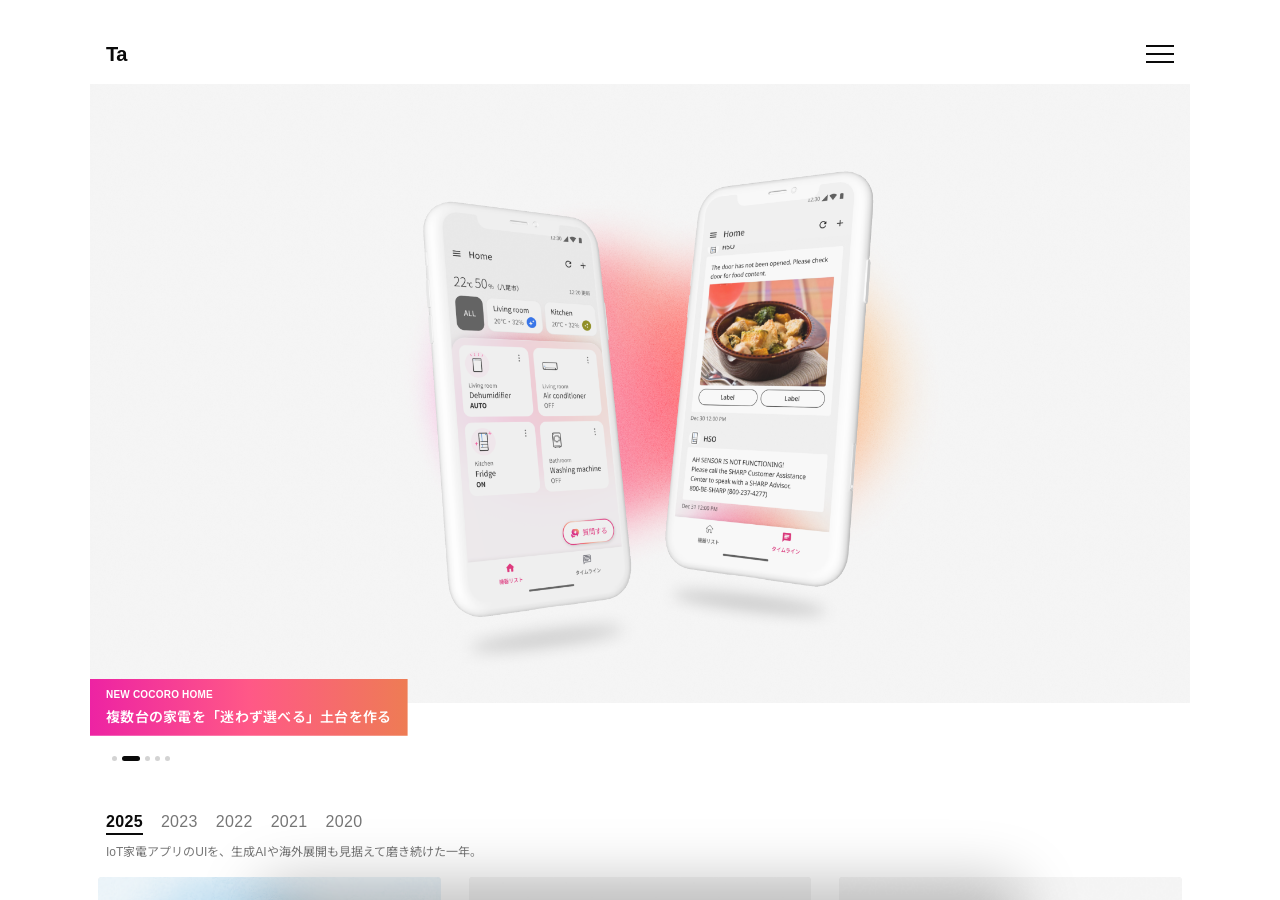
==== index.html @ 3911102e "otomonieのカルーセルバッジ背景をブラウン系グラデーション（#5E3600→#865F2F）に Co-Authored-By: Claude Opus 5.5 <noreply@anthropi" ====
<!doctype html>
<html lang="ja">
<head>
<meta charset="utf-8" />
<meta name="viewport" content="width=device-width, initial-scale=1, viewport-fit=cover" />
<title>Taichi Ito Portfolio</title>

<!-- 和文フォント：Noto Sans JP（Google Fonts） -->
<link rel="preconnect" href="https://fonts.googleapis.com">
<link rel="preconnect" href="https://fonts.gstatic.com" crossorigin>
<link href="https://fonts.googleapis.com/css2?family=Noto+Sans+JP:wght@400;500;600;700&display=swap" rel="stylesheet">

<!-- ============================================================
     GREETING SPLASH
     調整可能な値は :root の変数に集約。詳細は splash-handoff.md 参照。
     ============================================================ -->
<style>
  :root {
    --splash-bg: #fff;            /* このモックの --bg と揃えている */
    --splash-ink: #1f2430;        /* 見出し文字色 */
    --wave-duration: 2.1s;        /* 手を振る速さ */
    --wave-delay: .55s;           /* 見出しが出てから振り始めるまでの"間" */
    --rise-duration: .6s;         /* 見出しがふわっと現れる速さ */
    --fade-duration: .5s;         /* スプラッシュが消えるフェード速さ */
    --ease-out: cubic-bezier(.22,.61,.36,1);
  }

  html.is-loading, html.is-loading body { overflow: hidden; }

  .splash {
    position: fixed;
    inset: 0;
    display: grid;
    place-content: center;
    background: var(--splash-bg);
    z-index: 99999;
    transition: opacity var(--fade-duration) var(--ease-out),
                visibility var(--fade-duration) var(--ease-out);
  }
  .splash.is-dismissed { opacity: 0; visibility: hidden; }

  .splash__greeting {
    display: flex;
    align-items: center;
    gap: 12px;
    font-family: "Noto Sans JP", "Hiragino Sans", "Yu Gothic", system-ui, sans-serif;
    font-size: clamp(30px, 8vw, 52px);
    font-weight: 600;
    letter-spacing: -0.01em;
    color: var(--splash-ink);
    opacity: 0;
    transform: translateY(8px);
    animation: splash-rise var(--rise-duration) var(--ease-out) forwards;
  }

  .splash__hand {
    display: inline-block;
    transform-origin: 75% 80%;
    animation: splash-wave var(--wave-duration) var(--ease-out) var(--wave-delay) 1 both;
  }

  @keyframes splash-rise {
    to { opacity: 1; transform: translateY(0); }
  }

  @keyframes splash-wave {
    0%   { transform: rotate(0deg); }
    12%  { transform: rotate(14deg); }
    32%  { transform: rotate(-9deg); }
    52%  { transform: rotate(12deg); }
    72%  { transform: rotate(-15deg); }
    100% { transform: rotate(0deg); }
  }

  @media (prefers-reduced-motion: reduce) {
    .splash__greeting { animation: none; opacity: 1; transform: none; }
    .splash__hand { animation: none; }
  }
</style>
<noscript><style>.splash{ display:none !important; }</style></noscript>

<style>
  :root{
    --ink:#0a0a0a; /* 装飾の塗り（ドット・タブの下線バーなど）専用。テキスト色は --text-main / --text-sub を使う */
    --line:#e5e5e5;
    --bg:#ffffff;
    --ph:#ececec;
    --sheet-radius:24px;
    --ease:cubic-bezier(.22,1,.36,1);
    --content-pad:16px; /* カルーセル・年タブ・グリッドが共有する左右余白。全ブレークポイント共通で16pxに固定する */
    --text-main:rgba(0,0,0,.96); /* メインテキスト */
    --text-sub:rgba(0,0,0,.54);  /* サブテキスト */
  }
  *{box-sizing:border-box;-webkit-tap-highlight-color:transparent}
  html,body{margin:0;padding:0;background:#dcdcdc;color:var(--text-main);
    /* 和文は Noto Sans JP（Google Fonts、<head>で読み込み）。
       読み込めない環境では端末のゴシックにフォールバックする。 */
    font-family:-apple-system,BlinkMacSystemFont,"Inter","Helvetica Neue",Arial,"Noto Sans JP","Hiragino Kaku Gothic ProN",sans-serif;
    overflow:hidden;height:100%;width:100%;
    -webkit-font-smoothing:antialiased;
  }

  /* ===== TOP page ===== */
  .top{position:fixed;inset:0;background:var(--bg);overflow-y:auto;-webkit-overflow-scrolling:touch}
  .top__inner{max-width:430px;margin:0 auto;padding:14px var(--content-pad) 80px}
  .top__inner{padding:calc(14px + env(safe-area-inset-top)) calc(var(--content-pad) + env(safe-area-inset-right)) calc(80px + env(safe-area-inset-bottom)) calc(var(--content-pad) + env(safe-area-inset-left))}
  .nav{display:flex;align-items:center;justify-content:space-between;height:52px}
  /* ロゴが入る想定のプレースホルダー。Figma（node 601:508）の"Ta"を参考にしたサイズ・字間。 */
  .nav__logo{font-size:20px;font-weight:600;line-height:1.05;letter-spacing:-.02em;color:var(--text-main)}
  .menu{width:28px;height:18px;display:flex;flex-direction:column;justify-content:space-between}
  .menu::before,.menu::after{content:"";display:block;height:1.6px;background:#0a0a0a}
  .menu::before{box-shadow:0 8px 0 0 #0a0a0a}

  /* 作品グリッドだけ左右余白を8pxに。--content-pad（16px）との差分を負のマージンで打ち消す。 */
  .grid{display:grid;grid-template-columns:1fr;gap:28px;margin:0 -8px}
  .card{cursor:pointer;user-select:none}
  .card__thumb{
    width:100%;aspect-ratio:4/3;background:var(--ph);border-radius:4px;position:relative;overflow:hidden;
    transition:transform .25s var(--ease);
  }
  .card:active .card__thumb{transform:scale(.985)}
  .card__thumb svg,.card__thumb img{position:absolute;inset:0;width:100%;height:100%;object-fit:cover}
  .card__meta{display:flex;justify-content:space-between;align-items:baseline;margin-top:4px;gap:8px}
  .card__title{font-weight:600;font-size:16px;line-height:1.5;letter-spacing:.05em;color:var(--text-main)}
  .card__tag{font-size:12px;line-height:1.5;color:var(--text-sub)}
  .card__num{font-size:11px;line-height:1.5;color:var(--text-sub);font-variant-numeric:tabular-nums}

  /* ===== Hero carousel（Figma node 553:194 を参考） ===== */
  /* 画像は16:9でcover（切り抜きあり）。キャプションは画像に重ねず、下の専用バンドに置く。
     .top__inner の左右パディング（--content-pad）を打ち消す負のマージンで画面幅いっぱいに広げる
     （角丸なし＝端まで塗り切る）。 */
  .hero-carousel{
    position:relative;overflow:hidden;
    margin:0 calc(var(--content-pad) * -1);
  }
  .hero-carousel__track{display:flex;align-items:flex-start;transition:transform .45s var(--ease)}
  .hero-carousel__track.is-dragging{transition:none}
  .hero-carousel__slide{flex:0 0 100%;display:flex;flex-direction:column;cursor:pointer}
  /* 画像とバンドの間隔は-24px（Figma node 601:621の-12pxから、食い込みを深くする要望で変更）。
     バンドが画像の下端に12pxだけ食い込むよう、画像側に負のbottomマージンを付ける。 */
  .hero-carousel__media{width:100%;aspect-ratio:4/3;position:relative;overflow:hidden;background:#f5f5f5;margin-bottom:-24px}
  .hero-carousel__media img{position:absolute;inset:0;width:100%;height:100%;object-fit:cover}
  /* 縦長素材（宣伝用の合成画像など）向けの比率。16:9でcoverすると大きく切れてしまう画像に
     carouselLegacyRatio:true を付けると、元画像の比率（5:6、carousel-sp.pngが1000×1200）に
     合わせた縦長比率＋contain（切り抜かず全体表示）に切り替える。carouselImgPc が無ければ全ブレークポイント共通。 */
  .hero-carousel__media.is-legacy-ratio{aspect-ratio:5/6}
  .hero-carousel__media.is-legacy-ratio img{object-fit:contain}
  /* carouselImgPc を持つ作品は、640px〜で横長画像に差し替えて他作品と同じ16:9 coverにする（下のRESPONSIVE参照） */

  /* 画像の下に続くバンド。キャプションの「バッジ」はここに左寄せで置く。
     スライドが表示されるたびに clip-path で左から伸びてくる（ワイプイン）アニメーションを掛け直す
     （JS側は is-collapsed の付け外しでtransitionを再トリガーする）。テキストは拡大縮小されないので
     scaleX と違って文字がつぶれない。 */
  /* バンドの高さは「バッジ1行ぶん」に固定する（上下パディング8px×2＋作品名10px×1.5＋gap5px＋コンセプト14px×1.5＝57px）。
     バッジはバンドの下端に絶対配置するので、コンセプトが改行してバッジが高くなっても下へは伸びず、
     上方向（画像側）へ食い込む量が増えるだけ。インジケーターまでの余白は常に一定になる。
     mediaの-24pxで1行時も画像に食い込む。position/z-indexは画像より手前に出すため。 */
  .hero-carousel__band{width:100%;position:relative;z-index:1;height:calc(16px + 10px * 1.5 + 5px + 14px * 1.5)}
  .hero-carousel__badge{
    position:absolute;left:0;bottom:0;max-width:calc(100% - 40px);box-sizing:border-box; /* 伸びても画面右端から40pxは空ける */
    /* 既定はピンク→オレンジ。作品ごとに変えたいときは WORKS の carouselBadgeBg で --badge-bg を上書きする */
    background:var(--badge-bg,linear-gradient(to right,#ed23a3,#ff5887 50%,#ee7c54));
    color:#fff;display:flex;flex-direction:column;gap:5px;
    padding:8px 16px;border-radius:0;
    clip-path:inset(0 0 0 0);transition:clip-path .55s var(--ease);
  }
  .hero-carousel__slide.is-collapsed .hero-carousel__badge{clip-path:inset(0 100% 0 0);transition:none}
  .hero-carousel__title{font-size:10px;line-height:1.5;letter-spacing:.02em;font-weight:600}
  .hero-carousel__concept{font-size:14px;line-height:1.5;letter-spacing:.02em;font-weight:600}

  .hero-dots{display:flex;gap:5px;align-items:center;justify-content:flex-start;padding:4px 6px;margin-top:16px}
  .hero-dots span{width:5px;height:5px;border-radius:2.5px;background:#d3d3d3;transition:background .2s,width .2s;cursor:pointer}
  .hero-dots span.is-active{background:var(--ink);width:18px;border-radius:99px}

  /* ===== Year tabs ===== */
  /* 各タブは可読性のため padding:8px を持つが、そのぶん最初のタブの文字が
     コンテンツ幅（.top__innerの左パディング = --content-pad、常に16px）より右に寄ってしまう。
     行全体を calc() で左へ寄せ、カルーセルやグリッドと同じ16pxの余白感で「2025」が揃うようにする。 */
  .year-tabs{display:flex;gap:2px;overflow-x:auto;-webkit-overflow-scrolling:touch;scrollbar-width:none;margin:40px 0 0 calc(16px - var(--content-pad) - 8px)}
  .year-tabs::-webkit-scrollbar{display:none}
  .year-tab{flex:0 0 auto;display:flex;flex-direction:column;align-items:center;gap:2px;padding:8px;background:none;border:none;font:inherit;cursor:pointer;-webkit-tap-highlight-color:transparent}
  .year-tab__label{font-size:16px;font-weight:400;letter-spacing:.02em;color:var(--text-sub);white-space:nowrap}
  .year-tab__bar{height:2px;width:100%;min-width:36px;background:var(--line);opacity:0}
  .year-tab.is-active .year-tab__label{font-weight:600;color:var(--text-main)}
  .year-tab.is-active .year-tab__bar{background:var(--ink);opacity:1}

  /* その年の作品を一言で紹介するテキスト。タブ切り替えごとにJSでディゾルブ（フェード＋ふわっと浮かび上がる）
     表示に切り替える。 */
  .year-note{
    font-size:12px;line-height:1.5;color:var(--text-sub);margin:0 0 16px;
    opacity:1;transform:translateY(0);transition:opacity .5s var(--ease),transform .5s var(--ease);
  }
  .year-note.is-fading{opacity:0;transform:translateY(6px)}

  /* ===== Footer ===== */
  .top-footer{display:flex;flex-direction:column;gap:4px;padding:32px 0 0}
  .top-footer__name{font-weight:700;font-size:12px;color:var(--text-main)}
  .top-footer__name::before{content:"■";margin-right:6px}
  .top-footer__meta{font-size:11px;color:var(--text-sub)}

  /* ===== Backdrop ===== */
  .backdrop{
    position:fixed;inset:0;background:rgba(0,0,0,.36);
    opacity:0;pointer-events:none;transition:opacity .32s var(--ease);z-index:50;
    backdrop-filter:blur(2px);-webkit-backdrop-filter:blur(2px);
  }
  body.sheet-open .backdrop{opacity:1;pointer-events:auto}

  /* ===== Sheet (modal bottom sheet — Figma node 391:1676) ===== */
  .sheet{
    position:fixed;left:0;right:0;bottom:0;
    /* vhはURLバーが隠れた最大高さを指すため、Android ChromeでURLバー表示中に
       上端がはみ出して隠れる。dvhで実際の表示領域に追従させる（vhは非対応時の保険）。 */
    height:96vh;
    height:96dvh;
    background:var(--bg);
    border-top-left-radius:var(--sheet-radius);
    border-top-right-radius:var(--sheet-radius);
    box-shadow:0 -18px 60px rgba(0,0,0,.25);
    z-index:60;
    transform:translateY(100%);
    transition:transform .42s var(--ease);
    overflow:hidden;
    display:flex;flex-direction:column;
    will-change:transform;
    max-width:560px;margin:0 auto;
  }
  body.sheet-open .sheet{transform:translateY(0)}
  body.sheet-dragging .sheet{transition:none}
  body.sheet-dragging .backdrop{transition:none}

  .sheet__head{
    flex:0 0 auto;
    padding:8px 0 8px;
    display:flex;flex-direction:column;align-items:center;
    border-bottom:1px solid var(--line);
    background:var(--bg);
    position:relative;z-index:2;
    touch-action:none;
  }
  .handle{
    width:38px;height:4px;border-radius:99px;background:#d6d6d6;margin:0 0 8px;
  }
  .sheet__nav{
    width:100%;display:grid;grid-template-columns:32px 1fr 32px;align-items:center;gap:8px;
    padding:0 20px 16px;
    padding:0 calc(20px + env(safe-area-inset-right)) 16px calc(20px + env(safe-area-inset-left));
  }
  .sheet__title{font-weight:600;font-size:14px;text-align:center;letter-spacing:.05em;color:var(--text-main)}
  .sheet__title small{display:block;font-weight:600;font-size:11px;letter-spacing:0;color:var(--text-sub);margin-bottom:2px}
  .icon-btn{
    width:32px;height:32px;border:none;background:transparent;color:var(--text-main);
    display:inline-flex;align-items:center;justify-content:center;border-radius:16px;
    cursor:pointer;font-size:18px;line-height:1;
  }
  .icon-btn:active{background:#f1f1f1}

  /* Pager (swipe area) */
  .pager{
    flex:1 1 auto;position:relative;overflow:hidden;
    touch-action:pan-y;
  }
  .pager__track{
    position:absolute;inset:0;display:flex;
    will-change:transform;
  }
  .pager__track.is-animating{transition:transform .38s var(--ease)}
  .slide{
    flex:0 0 100%;height:100%;overflow-y:auto;-webkit-overflow-scrolling:touch;
    padding:24px 20px 60px;
    padding:24px calc(20px + env(safe-area-inset-right)) calc(60px + env(safe-area-inset-bottom)) calc(20px + env(safe-area-inset-left));
  }
  .slide::-webkit-scrollbar{display:none}

  /* ---- Hero + title + meta ---- */
  /* 画面幅いっぱい：.slide の上・左右パディングを打ち消す */
  .s-hero{aspect-ratio:335/384;background:var(--ph);overflow:hidden;margin:-24px calc(-20px - env(safe-area-inset-right)) 24px calc(-20px - env(safe-area-inset-left))}
  .s-hero svg,.s-hero img{width:100%;height:100%;display:block;object-fit:cover}
  .s-title{font-size:24px;line-height:1.1;letter-spacing:-.02em;font-weight:700;margin:0 0 8px;word-break:break-word;color:var(--text-main)}
  .s-meta{font-size:11px;line-height:1.5;color:var(--text-sub)}
  .s-meta .period{margin:0}
  .s-headgroup{margin-bottom:40px}

  /* ---- section blocks ---- */
  .s-section{margin-bottom:40px}
  .s-section:last-child{margin-bottom:0}
  .section-label{font-size:11px;line-height:1.5;letter-spacing:0;color:var(--text-main);font-weight:600;margin:0 0 16px}

  .s-overview{font-size:14px;line-height:1.65;letter-spacing:.05em;color:var(--text-main);margin:20px 0 0}

  /* POINT OF VIEW — Figma node 391:2064 */
  .pov-block{background:#f3f3f3;border-radius:8px;padding:20px 16px 16px;display:flex;flex-direction:column;gap:8px}
  .pov-block + .pov-block{margin-top:16px}
  .pov-block .section-label{margin:0}
  .design-block .section-label{margin-bottom:8px}
  .pov-h{font-size:20px;font-weight:600;line-height:1.3;letter-spacing:-.02em;color:var(--text-main);margin:0;word-break:break-word}
  .pov-p{font-size:14px;line-height:1.65;letter-spacing:.05em;color:var(--text-main);margin:0}

  .design-block,.process-block{margin-bottom:32px}
  .design-block:last-child,.process-block:last-child{margin-bottom:0}
  .design-h{font-size:22px;font-weight:600;letter-spacing:-.02em;line-height:1.3;color:var(--text-main);margin:0 0 8px}
  .process-h{font-size:20px;font-weight:600;letter-spacing:-.02em;line-height:1.3;color:var(--text-main);margin:0 0 8px}
  .block-p{font-size:14px;line-height:1.65;letter-spacing:.05em;color:var(--text-main);margin:0}
  /* 画像（キャプション）の後に続く本文は少し離す */
  .sec-img + .block-p,.sec-caption + .block-p{margin-top:12px}
  .sec-img{width:100%;background:var(--ph);border-radius:2px;overflow:hidden;margin-top:8px}
  .sec-img svg{width:100%;height:auto;aspect-ratio:772/720;display:block}
  .sec-img img{width:100%;aspect-ratio:772/720;object-fit:cover;display:block}
  .sec-caption{font-size:11px;line-height:1.5;color:var(--text-sub);margin:6px 2px 0}

  .outcome-list{display:flex;flex-direction:column;gap:16px}
  .outcome-row{background:#fafafa;border-radius:6px;min-height:72px;display:flex;align-items:center;justify-content:space-between;gap:12px;padding:0 16px}
  .outcome-row .n{font-size:32px;font-weight:700;line-height:1.1;letter-spacing:-.02em;color:var(--text-main);white-space:nowrap;font-variant-numeric:tabular-nums}
  .outcome-row .l{font-size:12px;line-height:1.5;color:var(--text-sub);text-align:right}

  .s-divider{height:1px;background:#e0e0e0;margin:0 0 40px}

  .related-list{display:flex;gap:16px;align-items:flex-start}
  .related-item{flex:1 1 0;min-width:0;display:flex;flex-direction:column;gap:6px;cursor:pointer;user-select:none}
  .related-thumb{width:100%;height:96px;background:var(--ph);border-radius:2px;overflow:hidden}
  .related-thumb svg,.related-thumb img{width:100%;height:100%;display:block;object-fit:cover}
  .related-title{font-size:14px;line-height:1.5;letter-spacing:.05em;color:var(--text-main);padding:0 4px;word-break:break-word}

  .swipe-hint{
    position:absolute;left:50%;bottom:14px;transform:translateX(-50%);
    font-size:11px;line-height:1.5;color:var(--text-sub);letter-spacing:0;background:rgba(255,255,255,.85);
    backdrop-filter:blur(6px);-webkit-backdrop-filter:blur(6px);
    padding:7px 12px;border-radius:99px;border:1px solid var(--line);
    pointer-events:none;opacity:0;transition:opacity .35s var(--ease);
    z-index:3;
  }
  body.sheet-open .swipe-hint{opacity:1;animation:fadeOut .4s var(--ease) 2.6s forwards}
  @keyframes fadeOut{to{opacity:0}}
  .swipe-hint .for-pointer{display:none}

  /* ============================================================
     RESPONSIVE
     ここより上がモバイル（〜639px）の正。以下は幅が広がったときの
     上書きだけを書く。モバイルの見た目を変える修正は上のブロックへ。
     ============================================================ */

  /* ---- 640px〜：タブレット。一覧を2カラムに ---- */
  @media (min-width:640px){
    .top__inner{
      max-width:760px;
      padding:calc(20px + env(safe-area-inset-top)) calc(var(--content-pad) + env(safe-area-inset-right)) calc(96px + env(safe-area-inset-bottom)) calc(var(--content-pad) + env(safe-area-inset-left));
    }
    .grid{grid-template-columns:repeat(2,1fr);gap:36px 24px}
    /* スマホは4:3、640px〜（タブレット・PC）は横比率16:9に切り替える（legacy-ratio作品は対象外） */
    .hero-carousel__media:not(.is-legacy-ratio){aspect-ratio:16/9}
    /* 縦長素材の作品でも、横長画像（carouselImgPc）があれば16:9 coverに揃える */
    .hero-carousel__media.is-legacy-ratio.has-wide{aspect-ratio:16/9}
    .hero-carousel__media.is-legacy-ratio.has-wide img{object-fit:cover}
  }

  /* ---- 1024px〜：デスクトップ。3カラム ---- */
  @media (min-width:1024px){
    .top__inner{
      max-width:1100px;
      padding:calc(24px + env(safe-area-inset-top)) calc(var(--content-pad) + env(safe-area-inset-right)) calc(120px + env(safe-area-inset-bottom)) calc(var(--content-pad) + env(safe-area-inset-left));
    }
    .nav{height:60px}
    .grid{grid-template-columns:repeat(3,1fr);gap:44px 28px}
  }

  /* ---- シート：広い画面では本文の行長が伸びすぎないよう幅を抑える ---- */
  @media (min-width:768px){
    .sheet{max-width:720px}
    .slide{
      padding:32px calc(48px + env(safe-area-inset-right)) calc(72px + env(safe-area-inset-bottom)) calc(48px + env(safe-area-inset-left));
    }
    .s-hero{aspect-ratio:16/10;margin:-32px calc(-48px - env(safe-area-inset-right)) 32px calc(-48px - env(safe-area-inset-left))}
    .related-thumb{height:120px}
  }

  /* ---- 1024px〜：下に貼り付かせず、中央に浮かぶダイアログとして扱う ---- */
  @media (min-width:1024px){
    .sheet{
      max-width:760px;
      height:min(88dvh,900px);
      bottom:32px;
      border-radius:20px;
      /* 閉じている間、bottomの余白ぶんも下へ逃がす（24pxの帯が覗くのを防ぐ） */
      transform:translateY(calc(100% + 32px));
    }
  }

  /* ---- マウス環境：タップ前提のUIに hover の手がかりを足す ---- */
  @media (hover:hover) and (pointer:fine){
    .card__thumb{transition:transform .25s var(--ease),opacity .25s var(--ease)}
    .card:hover .card__thumb{opacity:.86}
    .icon-btn:hover{background:#f4f4f4}
    .related-thumb{transition:opacity .25s var(--ease)}
    .related-item:hover .related-thumb{opacity:.86}
    .backdrop{cursor:pointer}
    .pager{cursor:grab}
    .pager:active{cursor:grabbing}
    .hero-carousel{cursor:grab}
    .hero-carousel:active{cursor:grabbing}
    .swipe-hint .for-touch{display:none}
    .swipe-hint .for-pointer{display:inline}
  }
</style>
</head>
<body>

<div class="splash" id="splash" role="status" aria-live="polite">
  <div class="splash__greeting">
    <span>こんにちは</span>
    <span class="splash__hand" aria-hidden="true">👋</span>
  </div>
</div>

<!-- ============ TOP ============ -->
<div class="top" id="top">
  <div class="top__inner">
    <div class="nav">
      <div class="nav__logo">Ta</div>
      <div class="menu" aria-label="menu"></div>
    </div>

    <div class="hero-carousel" id="heroCarousel">
      <div class="hero-carousel__track" id="heroTrack"></div>
    </div>
    <div class="hero-dots" id="heroDots"></div>

    <div class="year-tabs" id="yearTabs"></div>
    <p class="year-note" id="yearNote"></p>
    <div class="grid" id="grid"></div>

    <div class="top-footer">
      <div class="top-footer__name">TAICHI ITO</div>
      <div class="top-footer__meta" id="footerYear">© 2026</div>
    </div>
  </div>
</div>

<!-- ============ Backdrop ============ -->
<div class="backdrop" id="backdrop"></div>

<!-- ============ Sheet ============ -->
<div class="sheet" id="sheet" aria-hidden="true" role="dialog">
  <div class="sheet__head" id="sheetHead">
    <div class="handle"></div>
    <div class="sheet__nav">
      <button class="icon-btn" id="prevBtn" aria-label="prev">‹</button>
      <div class="sheet__title">
        <small id="caseLabel">CASE 01 / 07</small>
        <span id="caseTitle">—</span>
      </div>
      <button class="icon-btn" id="nextBtn" aria-label="next">›</button>
    </div>
  </div>

  <div class="pager" id="pager">
    <div class="pager__track" id="track"></div>
    <div class="swipe-hint">
      <span class="for-touch">← swipe →</span>
      <span class="for-pointer">← ドラッグ / ← → キー →</span>
    </div>
  </div>
</div>

<script>
/* ============== DATA ============== */
/* 関連作品タップ時に開く遷移先（Figma） */
const RELATED_URL = "https://www.figma.com/design/yEwsj3HeWuCuUNImuNn4NZ/Claude-Labo?node-id=391-2201&t=DWbERQAb0yM1LCn0-1";

const WORKS = [
  {
    title:"海外向けIoT冷蔵庫アプリ",
    slug:"asean-refrigerator-app",
    carouselBadgeBg:"linear-gradient(to right,#00517D,#79C0E5)", /* カルーセルのバッジ背景（既定のピンク→オレンジを上書き） */
    pickup:true, /* ヒーローカルーセルに表示する5作品 */
    carouselImg:"carousel-sp.png",
    carouselLegacyRatio:true,
    carouselImgPc:"carousel-pc.png", /* 640px〜は横長画像に差し替えて16:9 cover */
    tags:["UIデザイン"],
    period:"2025.09 ~ 2026.06",
    overview:"ASEANの冷蔵庫にはじめて搭載されるIoTアプリ「AIoT Refrigerator」のUIデザインを担当しました。価格を据え置いたままシェア獲得を狙う戦略の中、温度設定やモード変更といった基本機能を、迷わず直感的に操作できる体験として設計しました。",
    overviewImg:{img:["overview-01.png","overview-02.png"],caption:"温度調整から食材別の保存提案までの主要画面"},
    pov:[
      {heading:"「自動で冷やす箱」から、\"選べる\"家電へ",body:"冷蔵庫は設置後ほとんど設定を変えられることなく、一定温度で冷やし続けるだけの受動的な「箱」でした。ASEAN向けIoTアプリでは、「キンキンに冷えたビールを飲みたい」「急速冷凍でおいしさを保ちたい」といった暮らしの目的に応じて保存方法を\"選べる\"存在へ。UIを介して冷蔵庫とユーザーの関係性を再構築することを目指しました。",img:"pov-01.png",caption:"意識の外にあった従来と、目指した関係性の整理"},
    ],
    design:[
      {heading:"多彩な設定項目をわかりやすく伝えるUI",body:"冷凍室・冷蔵室・野菜室でそれぞれ異なる設定値を変更できます。また、省エネやお休みのように一度だけ値を設定する操作もあります。これらの操作を設定対象ごとに整理し、冷蔵庫の図の上にマッピングすることで、どこに何を設定しているのかを直感的に理解できるUIとしました。",img:"design-01.png",caption:"トップから各室・全体設定の画面への対応関係"},
      {heading:"食材から、最適な保存方法へ迷わず",body:"肉・魚・野菜・飲み物など保存したい食材を選ぶと、最適な保存モードと収納先をアプリが提案。該当ルームへ食材を入れるよう視覚的にガイドし、設定までをその場で完結させることで、専門的なモード名を意識せず保存方法にたどり着けるようにしました。",img:"design-02.png",caption:"食材ごとの保存アドバイスと、収納先のガイド"},
      {heading:"全体像",body:"プレースホルダー — UX全体のボリューム感が伝わる全画面ビジュアルを配置予定。",placeholder:true},
    ],
    process:[
      {heading:"複雑な企画仕様を、整理し直す",body:"企画側のMode change・Temperature controlフローはモードごとの分岐が多く、画面同士の情報レベル感もバラバラでタップ数の多い仕様でした。情報設計をFixさせるところから着手し、直感的な導線に整理し直しました。"},
      {heading:"海外6社をベンチマークし、立ち位置を把握",body:"Toshiba・Samsung・Haier・Midea・LG・Panasonicなど海外の冷蔵庫アプリを比較調査。各社のUIの整理度合いや情報設計の水準を把握した上で、SHARPらしい体験の方向性を検討しました。"},
    ],
    outcome:[],
    hue:260,
  },
  {
    title:"NEW COCORO HOME",
    slug:"new-cocoro-home",
    pickup:true, /* ヒーローカルーセルに表示する5作品 */
    carouselImg:"carousel-sp.png", /* カルーセル専用のヒーロー画像。省略時はthumbを使う */
    carouselLegacyRatio:true, /* 縦長の合成画像なので16:9 coverではなく5:6+containで見せる */
    carouselImgPc:"carousel-pc.png", /* 640px〜は横長画像に差し替えて16:9 cover */
    tags:["UIデザイン"],
    period:"2025.10 ~ 2026.03",
    overview:"IoT家電アプリ「COCORO HOME」の主要機能を統合した新しい「トップ画面」のUIをデザインしました。リリースから歳月を重ねることで累積した多様な機能とサービスを整理し、再び使いやすいUIにリデザインしました。",
    overviewImg:{img:["overview-01.png","overview-02.png"]},
    pov:[
      {heading:"複数台の家電を「迷わず選べる」土台を作る",body:"本プロジェクトは、機器リストのUI改善からスタートしました。将来的なMatter対応で接続台数の増加が見込まれる中、個々の機能を足すのではなく、情報量と配色のルールを揃えて一覧性を取り戻し、台数が増えても破綻しない「増えても選びやすい」トップ画面を核に据えることを出発点としました。",placeholder:true,caption:"課題を示すビジュアル（仮）"},
    ],
    design:[
      {heading:"機器ごとの情報量を揃え、一覧性を取り戻す",body:"家電ごとにバラバラだった表示項目を、部屋名・機器名・状態に統一。削った詳細情報はモーダルやボトムシート、遷移先のサービス側に割り切って預けました。カードは「選ぶ」ことに専念させ、台数が増えて積み上がっても崩れない一覧性を確保しています。",img:"design-01.png"},
      {heading:"散らばっていた操作の入口を、ひとつに集約",body:"関連サービスの設定や詳しい操作は、カードごとに複数のボタンやアイコンから別々のダイアログ・ページに散らばっていました。これらを1つのメニューアイコンに集約し、開いた先はボトムシートかアプリ遷移のどちらかに統一。操作の入口をひとつに揃えました。",img:"design-02.png"},
      {heading:"ココロピンクの使いどころを、絞り込む",body:"視覚的な優先度が高いポイントにだけ、ココロピンクの使いどころを限定。彩度と明度を上げて重たかった印象を軽やかに改善し、警告色に見えてしまう印象も払拭しました。",img:"design-03.png"},
      {heading:"記号のアイコンにも、愛着を",body:"全体のデザインテイストに合わせ、抜け感のある軽やかなイラストへ刷新。差し色を加えて記号としてのアイコンにも愛着が持てるようにし、電源ON時は要素を足して家電がユーザーに働きかける楽しさを演出しました。",img:"design-04.png"},
      {heading:"全体像",body:"プレースホルダー — UX全体のボリューム感が伝わる全画面ビジュアルを配置予定。",placeholder:true},
    ],
    process:[],
    outcome:[],
    hue:215,
  },
  {
    title:"COCORO HOME AI",
    slug:"cocoro-home-ai",
    pickup:true, /* ヒーローカルーセルに表示する5作品 */
    carouselImg:"carousel-sp.png",
    carouselLegacyRatio:true,
    carouselImgPc:"carousel-pc.jpg", /* 640px〜は横長画像に差し替えて16:9 cover */
    ext:"jpg",
    tags:["UIデザイン"],
    period:"2025.04 ~ 09",
    overview:"IoT家電アプリ「COCORO HOME」における、生成AIで家電の悩みを解決するアシスタント機能のUIデザインを担当しました。対応機種の取扱説明書やFAQを学習し、シャープの一次情報にもとづいて的確に回答。登録済みの家電型番を参照し、該当する取説ページを画像で提示したり、回答内容に即した設定UIを提示し、その場で機器を操作することで「調べて終わり」にしない体験が実現できました。",
    overviewImg:{img:["overview-01.png","overview-02.png"]},
    pov:[
      {heading:"「困ってから」ではなく、「もっと良く」を引き出すAIへ",body:"家電の相談は、エラーやトラブルが起きて「困ってから」に偏りがちです。COCORO HOME AIでは、洗濯物を上手に洗いたい・ふわふわに仕上げたいといった「もっと良く」使いたいという前向きな相談も引き出したいと考えました。そのため、ユーザーのやりたいこと優先で控えめに答えるのではなく、「こんなこともできますよ」と積極的に「やれること」を提案するふるまいを軸に据え、家電を楽しく快適に使い続けてもらうことを目指しました。",placeholder:true,caption:"課題を示すビジュアル（仮）"},
    ],
    design:[
      {heading:"質問サジェストで、AIとの会話を後押し",body:"家電の相談は「困ってから」に偏りがちですが、生成AIなら使い方や活用法まで幅広く答えられます。そこでCOCORO HOME AIでは、トップに質問事例を並べ、「こんな質問にも答えられる」と気づけるタッチポイントを設けました。事例は開くたびに変わるようにし、家電をより能動的に使いこなすきっかけになるようにしました。さらに、一次情報にもとづく回答には「シャープ公式回答」バッジを添え、気づきだけでなく安心して踏み出せる後押しになるよう工夫しました。",img:"design-01.jpg"},
      {heading:"AIの知性と寄り添いを表現する背景アニメーション",body:"彩度の高いピンクとオレンジの円形グラデーションを、豊かな暮らしのイメージとして背景に敷き、知性的で最先端な機能であることも印象づけました。思考中は横移動、書き出しは拡大縮小、話者交代は右への移動と、AIの状態を有機的な動きで伝えることで、待たされている感覚ではなく寄り添われている安心感を持ちながら、AIとの対話を心地よく続けられる体験を目指しました。",img:"design-02.jpg"},
      {heading:"会話の流れを止めず、家電の操作までスムーズに完結",body:"食材の保存方法などの回答には、対応する冷凍モードの設定ボタンを表示。確認モーダルと送信完了フィードバックまで設計し、「調べる」で終わらず「操作する」までを会話の中で完結させました。モードの詳細説明はアコーディオンに畳み、気になる人だけが開いて読める形にすることで、会話画面の文章量もコンパクトに保ちました。",img:"design-03.jpg"},
      {heading:"全体像",body:"オンボーディングや設定画面を含めたver.1.0.0の全画面のデザインを担当",img:"design-04.jpg"},
    ],
    process:[],
    outcome:[],
    hue:350,
  },
  {
    title:"空気清浄機 液晶UI",
    slug:"air-purifier-lcd-ui",
    pickup:true, /* ヒーローカルーセルに表示する5作品 */
    carouselImg:"carousel-sp.png",
    carouselLegacyRatio:true,
    carouselImgPc:"carousel-pc.png", /* 640px〜は横長画像に差し替えて16:9 cover */
    ext:"webp",
    tags:["UIデザイン"],
    period:"2023.11 ~ 2024.03",
    overview:"空気清浄機KIシリーズ上位機種に新搭載された、液晶モニターのUIをデザインしました。これまでランプの点灯消灯で示していた情報を、粒子数のグラフや運転内容の説明文に置き換え、「集じん効果の実感」と「お手入れ手間の解消」を担う画面として設計しました。",
    overviewImg:{placeholder:true,caption:"液晶モニターの主要画面をまとめた全体像（仮）"},
    pov:[
      {heading:"「3つの見える化」で、空質の向上を実感できる空気清浄機へ",body:"空気清浄機は働きが目に見えず、きれいになった実感を得にくい製品です。液晶モニターの搭載にあたり、「空気の状態」「機器の状態」「運転の状態」という3つの見える化を全体を貫く軸に据えました。ランプの点灯消灯でしか伝えられていなかったこと、そもそも伝えられていなかったことを、数値・グラフ・言葉として豊かに伝えることで、「分かった」「理解した」という実感を引き出すことを目指しました。見た目のデザインにとどまらず、何を表示するかという仕様そのものへの提案まで踏み込みました。",placeholder:true,caption:"ランプ表示が中心だった23年モデルのUI（仮）"},
    ],
    design:[
      {heading:"粒子数とグラフで、集じん効果を実感できるように",body:"空質タブでは室内の粒子数を数値で可視化し、1分ごとの更新にあわせて増加・維持・減少を矢印アニメーションで示しました。あわせて直近30分の推移をグラフで表示し、汚れが増えてから減っていく一連の流れまで追えるようにすることで、色のランプでは伝わらなかった集じん効果を実感できるようにしました。",placeholder:true,caption:"粒子数と直近30分の推移を示す空質タブ"},
      {heading:"見えない加湿の働きを、エフェクトで伝える",body:"温湿度タブは温度と湿度を示すシンプルな仕様でしたが、適湿を外れた湿度を赤く表示して、いまの湿度が良い状態なのかを判断できるようにしました。さらに目に見えない加湿運転をエフェクトで表現し、自分の空気清浄機が働いていることを実感できるようにしました。",placeholder:true,caption:"適湿外の湿度表示と加湿エフェクト"},
      {heading:"お手入れ時期を、いつでも確認できる場所に",body:"お手入れやユニット交換の時期は、これまでランプの点灯でしか伝えていませんでした。お知らせタブとして常設し、時期が来るとタブ自体が赤くなる表現に加えて、お手入れが必要な箇所まで示すようにしました。必要がないときも「必要な箇所はありません」と明示し、いつでも状態を確かめられる場所として提案しました。",placeholder:true,caption:"お手入れ箇所まで示すお知らせタブ"},
      {heading:"膨大な通知を、アイコンとカラーで体系化",body:"初期仕様の通知は、内容ごとに個別のグラフィックとテキストで表現され、一貫性がありませんでした。通知内容を分析して空質ポジ・空質ネガ・ニュートラルなどのステータスに分類し、アイコンの種類と通知カラーを規定。膨大な通知を形式化することで、何が起きたのかを体系的に理解できるようにしました。",placeholder:true,caption:"ステータスごとに規定した通知のアイコンとカラー"},
      {heading:"モード名だけでなく、運転内容まで言葉で示す",body:"運転の切り替え時はモード名しか表示されていなかったところに、何を制御しているのかの説明文を添えました。エラー画面でもコードとあわせて理由を示すようにし、ユーザーが困惑せずに次の行動を取れるようにしました。液晶ならではの文字表現を活かし、階層のある設定モードも視覚化しています。",placeholder:true,caption:"運転内容を説明文で伝えるフィードバック画面"},
      {heading:"全体像",body:"プレースホルダー — 液晶UI全画面のボリューム感が伝わるビジュアルを配置予定。",placeholder:true},
    ],
    process:[
      {heading:"他社の液晶UIを調査し、表現の基準を定める",body:"ダイソンやAcerpureなど、液晶を搭載した空気清浄機・掃除機のUIを調査しました。限られた画素数で何をどこまで伝えているかを整理し、今回のUIで狙う情報量と表現の基準を定めました。",placeholder:true,caption:"調査対象にした他社機種の液晶UI"},
      {heading:"実測値でグラフ表現を検証し、仕様を決める",body:"粒子数のグラフは、実際に計測したデータをもとに60秒・30分・24時間の表示案を作成して比較しました。変化量をリアルタイムに実感するには上限値を変動させる必要があることも検証で明らかにし、実測値を根拠に議論の意思決定を進めました。",placeholder:true,caption:"実測値をもとに比較したグラフ表示案"},
      {heading:"UX提案をリスト化し、企画仕様に反映する",body:"企画仕様のままでは伝わらない箇所を洗い出し、UX提案リストとしてまとめました。表示内容そのものへの提案を整理して共有し、4ヶ月でデザインリソースをFIXさせました。"},
    ],
    outcome:[
      {value:"3軸",label:"「空気・機器・運転」の見える化"},
      {value:"4ヶ月",label:"企画仕様から全画面FIXまで"},
      {value:"好評",label:"量販店商談での評価"},
    ],
    hue:185,
  },
  {
    title:"省エネレポート",
    slug:"energy-saving-report",
    tags:["UIデザイン"],
    period:"2023.07 ~ 08",
    overview:"冷蔵庫の省エネ運転による削減CO2量を可視化する「省エネレポート」のUIをデザイン。年間削減量14kg（杉の木1本の年間CO2吸収量）を100%とした杉の木インジケーターで、分かりづらい削減量を直感的に伝えます。",
    overviewImg:{placeholder:true,caption:"アプリの主要画面をまとめた全体像（仮）"},
    design:[
      {heading:"杉の木インジケーターで、削減量を直感的に。",body:"杉の木1本の年間CO2吸収量を指標としたメーターでCO2削減量を表現。一目で成果が分かり、興味を持てる画面を目指し、イメージしづらい削減量を分かりやすく伝えています。",img:"design-01.png"},
      {heading:"小さなご褒美で、続けたくなる仕掛けに。",body:"年間14kg以上のCO2を削減すると小鳥がお祝いしてくれる隠し要素を用意。少しずつ色づいていく杉の木をチェックする楽しさと、達成感を演出しました。"},
    ],
    process:[
      {heading:"積み上げ型の数値表示から、意図ある体験へ。",body:"初期仕様は週間・年間のCO2削減量とイラストを積み上げただけで、何をすべきか分からない画面でした。企画意図を汲み、プロトタイピングと並行してコンセプトを明確化しました。",img:"process-01.png"},
      {heading:"振り切った提案で、コンセプトを言語化。",body:"年間ベース・週間ベースそれぞれに振り切った案を提案したところ「年間を見せたい」と回答を得て、コンセプトを明文化し最終調整しました。"},
    ],
    outcome:[],
    hue:120,
  },
  {
    title:"COCORO STORE アイコンデザイン",
    slug:"cocoro-store-icon",
    tags:["アイコンデザイン"],
    period:"2023.07",
    overview:"シャープ公式ECサイト「COCORO STORE」のアプリアイコンをデザイン。フォーマット化されたココロサービスのアイコン群の中で、立ち位置の異なるCOCORO STOREが埋没しないアイコンを目指しました。",
    overviewImg:{placeholder:true,caption:"アプリの主要画面をまとめた全体像（仮）"},
    design:[
      {heading:"エネルギッシュで、目を引くアイコンへ。",body:"「健康にまつわる商品を拡充し、ご年配の健やかな生活に寄与したい」という担当者の想いと、40〜60代がメインユーザーであることから、目を引くアイコンを検討しました。",img:"design-01.png"},
      {heading:"色とモチーフで、親しみやすさを演出。",body:"最終案は、ココロピンクとビタミンカラーのグラデーションでエネルギッシュな印象を、気軽にお買い物できるイメージを踏襲したショッパーモチーフで表現しました。"},
    ],
    process:[
      {heading:"シルエットモチーフを軸に、方向性を模索。",body:"他のココロアプリアイコンがシルエットモチーフであることから、COCORO STOREもこれをベースに検討。ECにまつわる要素を具象・抽象さまざまな方向からアイデア展開しました。",img:"process-01.png"},
      {heading:"実機プレビューで、見え方を綿密に検証。",body:"ストアやホーム画面での見え方を常にプレビューしながら、既存のアイコン群の中で違和感のないデザインになるよう検討を重ねました。",img:"process-02.png"},
    ],
    outcome:[],
    hue:330,
  },
  {
    title:"家電登録フロー改善",
    slug:"device-registration-flow",
    tags:["UIデザイン"],
    period:"2022.10 ~ 2023.03",
    overview:"ココロホームの機器登録UIを、一目で操作が分かるフローへ改善。利用頻度が少ないUIだからこそ、直感的に分かるデザインを目指しました。",
    overviewImg:{placeholder:true,caption:"アプリの主要画面をまとめた全体像（仮）"},
    design:[
      {heading:"迷わず進める、登録フローへ。",body:"テキストボタンからカードUIに変更し、画像で視覚的に説明。従来はテキスト説明が中心で視覚的な強弱がなく、直感的に操作が分かりませんでした。",img:"design-01.png"},
    ],
    process:[
      {heading:"100超の遷移を可視化して整理。",body:"家電のジャンルやモデルで分岐する100超の画面遷移をFigmaで可視化。説明文やボタン文言も見直し、最小限の言葉で伝わる設計に整理しました。",img:"process-01.png"},
    ],
    outcome:[
      {value:"100+",label:"可視化した画面遷移"},
      {value:"カードUI",label:"テキスト説明から置換"},
      {value:"最小限",label:"説明文・ボタン文言を削減"},
    ],
    hue:30,
  },
  {
    title:"データ分析ツール導入提案",
    slug:"data-analytics-proposal",
    tags:["データ分析"],
    period:"2022.05 ~ 10",
    overview:"スマホWebアプリ「ココロエアー」へのデータ分析ツール導入を提案し、導入を実現。定性調査が中心だった開発に、データ分析による定量調査のアプローチを持ち込みました。",
    overviewImg:{placeholder:true,caption:"アプリの主要画面をまとめた全体像（仮）"},
    design:[
      {heading:"定性に、定量の視点を。",body:"Google Analytics と User Insight を導入する提案をまとめ、事業部にプレゼン。データが語る事実を、デザイン判断の材料に加えられる状態を目指しました。",img:"design-01.png"},
      {heading:"リテラシーに寄り添い、丁寧に説明。",body:"事業部にはデータ分析の経験がありませんでした。「初歩的な知識」「ツールでできること」「ココロエアーでできる分析」を、段階を踏んで説明しました。",img:"design-02.png"},
    ],
    process:[],
    outcome:[
      {value:"導入実現",label:"GA ＋ User Insight"},
      {value:"0→1",label:"事業部の分析基盤を立ち上げ"},
      {value:"+定量",label:"定性中心の改善に視点を追加"},
    ],
    hue:150,
  },
  {
    title:"otomonie UIディレクション",
    slug:"otomonie",
    carouselBadgeBg:"linear-gradient(to right,#5E3600,#865F2F)", /* カルーセルのバッジ背景（既定のピンク→オレンジを上書き） */
    pickup:true, /* ヒーローカルーセルに表示する5作品 */
    carouselImg:"carousel-sp.png",
    carouselLegacyRatio:true,
    carouselImgPc:"carousel-pc.png", /* 640px〜は横長画像に差し替えて16:9 cover */
    tags:["UIディレクション"],
    period:"2021.06 ~ 08",
    overview:"長谷工株式会社様のマンション専用IoTアプリ「otomonie」のUIデザインのディレクションとクライアントコミュニケーションを担当しました。otomonieは、自宅の家電の遠隔操作や、宅配ボックスの荷物確認、マンションからのお知らせ確認など、暮らしに寄り添う機能を備えたアプリです。デザインメンバーが参画したタイミングでは、アプリのデザインイメージが明確に描けていませんでした。デザインテイストを幅広く提案してクライアントと一緒に絞り込んでいくことで、納得感のあるデザインに決定することができました。",
    overviewImg:{placeholder:true,caption:"アプリの主要画面をまとめた全体像（仮）"},
    design:[
      {heading:"第二の居住空間のような、あたたかいアプリ",body:"単身者からファミリーまで幅広いユーザーを想定し、「第二の居住空間」のようなアプリをデザインしました。透明感ある実写の室内イメージで、シンプルながら温かみのある印象を目指しました。",img:"design-01.png"},
      {heading:"部屋のモノ感を、大きなアイコンで表現。",body:"豊富なイラストと「部屋のモノ感」のある大きなアイコンボタンを採用。プライマリーカラーのオレンジで、暮らしに陽気なイメージをプラスしました。",img:"design-02.png"},
    ],
    process:[
      {heading:"中立案を軸に、振れ幅のある提案を。",body:"H社へのOEM製品開発として進行したこのプロジェクトでは、クライアントの中でアプリのデザインイメージが明確に固まっていないという課題がありました。そこで中立な案を軸に、シックな案とユニークな案へ振り切って提案し、2回にわたり計6案を提示しました。",img:"process-01.png"},
      {heading:"居住空間のイメージごと、選べるように。",body:"アプリと共に居住空間のイメージも膨らませ、マンションのビジョンに最も合う案を選べるように工夫。クライアントと一緒に絞り込み、納得感のあるデザインへ収束させました。",img:"process-02.png"},
    ],
    outcome:[
      {value:"6案",label:"2回にわたり幅広いデザインを提示"},
      {value:"合意形成",label:"中立〜振り切った案で意見を引き出す"},
      {value:"リリース済み",label:"otomonieとして提供中"},
    ],
    hue:38,
  },
  {
    title:"COCORO AIR リデザイン",
    slug:"cocoro-air-redesign",
    tags:["UIデザイン"],
    period:"2020.12 ~ 2021.05",
    overview:"エアコンや空気清浄機の遠隔操作、消耗度が確認できる「ココロエアー」をリデザイン。誤操作の多い表示部をボタン化し、機能が伝わるアイコンへ変更しました。",
    overviewImg:{placeholder:true,caption:"アプリの主要画面をまとめた全体像（仮）"},
    design:[
      {heading:"操作できる場所が、一目でわかる。",body:"部屋の状態はカラー、機器操作はグレーで、情報の種類を色で区別。設定温度やモードの「表示箇所」と「操作箇所」が離れ、どこを操作できるか分かりづらかった状態を改善しました。",img:"design-01.png"},
      {heading:"機能にアクセスしやすいUIへ。",body:"ボトムナビを各機能へのナビゲーションに使い、機器操作以外の価値も前面化。お手入れ・消耗品状況へのリンクをボトムナビゲーションに配置し、様々な機能へのタッチポイントを提供しました。",img:"design-02.png"},
    ],
    process:[
      {heading:"UTで検証し、全員が新デザインを支持。",body:"改善案をユーザーテストにかけたところ、11人中11人が新デザインを支持。深い階層にあった機能も前面化し、迷わず操作できる状態を確認しました。"},
    ],
    outcome:[
      {value:"11/11",label:"UTで全員が新デザインを支持"},
      {value:"2層",label:"状態と操作を色で分離"},
      {value:"前面化",label:"深い階層の機能を表に"},
    ],
    hue:200,
  },
];

/* ============== THUMB ART ============== */
function thumbSvg(hue,seed){
  const c1=`hsl(${hue} 8% 88%)`;
  const c2=`hsl(${hue} 12% 78%)`;
  const c3=`hsl(${hue} 22% 62%)`;
  return `
  <svg viewBox="0 0 400 300" xmlns="http://www.w3.org/2000/svg" preserveAspectRatio="xMidYMid slice">
    <rect width="400" height="300" fill="${c1}"/>
    <rect x="0" y="${60+seed*8}" width="400" height="${100-seed*6}" fill="${c2}"/>
    <circle cx="${80+seed*40}" cy="${180-seed*10}" r="${44+seed*4}" fill="${c3}" opacity=".82"/>
    <rect x="${220-seed*10}" y="${40+seed*6}" width="${120+seed*6}" height="${120+seed*4}" fill="${c3}" opacity=".55"/>
  </svg>`;
}

/* ============== HERO CAROUSEL（全作品を自動でめぐる） ============== */
const heroCarouselEl=document.getElementById('heroCarousel');
const heroTrack=document.getElementById('heroTrack');
const heroDots=document.getElementById('heroDots');
/* キャプション2行目の「コンセプト」。POINT OF VIEW（コンセプト節）の見出しをそのまま流用する。
   pov未設定の作品（初期に作った作品）はカテゴリタグで代用する。 */
function conceptOf(w){
  return (w.pov && w.pov[0]) ? w.pov[0].heading : w.tags.join('・');
}
/* カルーセルは全作品ではなく、ピックアップした5作品（pickup:true）だけを表示する。
   スライドの並び順(pos)とWORKS内の通し番号(i)は別物なので、シートを開く時だけ元のiを使う。 */
const HERO_WORKS = WORKS.map((w,i)=>({w,i})).filter(x=>x.w.pickup);
HERO_WORKS.forEach(({w,i},pos)=>{
  const slide=document.createElement('div');
  slide.className='hero-carousel__slide';
  const heroImg = w.carouselImg || `thumb.${w.ext||'png'}`; /* カルーセル専用画像が無ければサムネ（thumb）を使う */
  const mediaClass = 'hero-carousel__media'+(w.carouselLegacyRatio?' is-legacy-ratio':'')+(w.carouselImgPc?' has-wide':'');
  /* 640px〜は横長画像（carouselImgPc）に差し替える。指定が無ければ全幅で同じ画像 */
  const wideSrc = w.carouselImgPc ? `<source media="(min-width:640px)" srcset="works/images/${w.slug}/${w.carouselImgPc}">` : '';
  slide.innerHTML = `
    <div class="${mediaClass}"><picture>${wideSrc}<img src="works/images/${w.slug}/${heroImg}" alt=""></picture></div>
    <div class="hero-carousel__band">
      <div class="hero-carousel__badge"${w.carouselBadgeBg?` style="--badge-bg:${w.carouselBadgeBg}"`:''}>
        <div class="hero-carousel__title">${w.title}</div>
        <div class="hero-carousel__concept">${conceptOf(w)}</div>
      </div>
    </div>`;
  slide.addEventListener('click',()=>{
    if(hcSuppressClick){hcSuppressClick=false;return;}
    openSheet(i);
  });
  heroTrack.appendChild(slide);
  const dot=document.createElement('span');
  dot.dataset.i=pos;
  heroDots.appendChild(dot);
});
let heroIndex=0,heroTimer=null,heroWidth=0;
function measureHero(){heroWidth=heroCarouselEl.clientWidth}
window.addEventListener('resize',measureHero);
measureHero();
/* 座布団（グラデーション）とキャプションを、画面左から伸びてくるアニメーションで毎回再表示する。
   スライドは常にDOM上に存在し続ける（横スライドで見せているだけ）ため、アクティブになるたびに
   is-collapsed を付け外して transition を再トリガーする。 */
function playHeroReveal(i){
  const slide=heroTrack.children[i];
  if(!slide)return;
  slide.classList.add('is-collapsed');
  void slide.offsetWidth;
  slide.classList.remove('is-collapsed');
}
function setHeroIndex(i){
  heroIndex=(i+HERO_WORKS.length)%HERO_WORKS.length;
  heroTrack.style.transform=`translate3d(${-heroIndex*100}%,0,0)`;
  [...heroDots.children].forEach((d,j)=>d.classList.toggle('is-active',j===heroIndex));
  playHeroReveal(heroIndex);
}
function restartHeroTimer(){
  clearInterval(heroTimer);
  heroTimer=setInterval(()=>setHeroIndex(heroIndex+1),4500);
}
heroDots.addEventListener('click',e=>{
  const dot=e.target.closest('span'); if(!dot) return;
  setHeroIndex(Number(dot.dataset.i));
  restartHeroTimer();
});
setHeroIndex(0);
restartHeroTimer();

/* ---- カルーセルのスワイプ（シートのページャーと同じ考え方：縦スクロールとの
   衝突を避けるため、動き始めの6pxで横方向のドラッグだけ確定させる） ---- */
let hcX=0,hcY=0,hcDX=0,hcDY=0,hcStartT=0,hcDir=null,hcDragging=false,hcSuppressClick=false;
function heroDragStart(x,y){
  measureHero();
  hcX=x;hcY=y;hcDX=0;hcDY=0;hcDir=null;hcDragging=true;hcStartT=performance.now();
  heroTrack.classList.add('is-dragging');
  clearInterval(heroTimer);
}
function heroDragMove(x,y,ev){
  if(!hcDragging)return;
  hcDX=x-hcX;hcDY=y-hcY;
  if(!hcDir && (Math.abs(hcDX)>6||Math.abs(hcDY)>6)) hcDir=Math.abs(hcDX)>Math.abs(hcDY)?'x':'y';
  if(hcDir==='x'){
    if(ev&&ev.cancelable)ev.preventDefault();
    heroTrack.style.transform=`translate3d(${-heroIndex*heroWidth+hcDX}px,0,0)`;
  }
}
function heroDragEnd(){
  if(!hcDragging)return;hcDragging=false;
  heroTrack.classList.remove('is-dragging');
  if(hcDir==='x'){
    const v=hcDX/(performance.now()-hcStartT);
    const threshold=heroWidth*0.18;
    if(hcDX<-threshold||v<-0.4){hcSuppressClick=true;setHeroIndex(heroIndex+1);}
    else if(hcDX>threshold||v>0.4){hcSuppressClick=true;setHeroIndex(heroIndex-1);}
    else setHeroIndex(heroIndex);
  }
  restartHeroTimer();
}
heroCarouselEl.addEventListener('touchstart',e=>{
  if(e.touches.length!==1)return;
  heroDragStart(e.touches[0].clientX,e.touches[0].clientY);
},{passive:true});
heroCarouselEl.addEventListener('touchmove',e=>{
  heroDragMove(e.touches[0].clientX,e.touches[0].clientY,e);
},{passive:false});
heroCarouselEl.addEventListener('touchend',heroDragEnd);
heroCarouselEl.addEventListener('mousedown',e=>{
  heroDragStart(e.clientX,e.clientY);
  const mm=ev=>heroDragMove(ev.clientX,ev.clientY);
  const mu=()=>{heroDragEnd();window.removeEventListener('mousemove',mm);window.removeEventListener('mouseup',mu)};
  window.addEventListener('mousemove',mm);window.addEventListener('mouseup',mu);
});

/* ============== YEAR TABS + 一言紹介（タイプライター） + TOP THUMBS ============== */
function yearOf(w){ const m=w.period.match(/^(\d{4})/); return m?m[1]:''; }
const YEARS=[...new Set(WORKS.map(yearOf))].sort((a,b)=>b-a);
let activeYear=YEARS[0];

/* 年ごとの一言紹介。作品データからは決まらない読み物用の短いコピーなので、
   ここで年をキーに手書きする（作品を増減させたら合わせて見直す）。 */
const YEAR_NOTES={
  "2025":"IoT家電アプリのUIを、生成AIや海外展開も見据えて磨き続けた一年。",
  "2023":"液晶UIやデータ可視化、アイコンまで、表現の幅を広げた一年。",
  "2022":"既存フローの改善と、データ分析という新しい視点の導入に取り組んだ一年。",
  "2021":"マンション向けアプリのUIディレクションで、クライアントと伴走した一年。",
  "2020":"エアコンアプリの誤操作を減らす、リデザインに取り組んだ一年。",
};

const yearNoteEl=document.getElementById('yearNote');
const reduceMotion=window.matchMedia('(prefers-reduced-motion: reduce)').matches;
let yearNoteTimer=null;
/* いまの文言をフェードアウトしてから差し替え、ふわっと浮かび上がらせて表示する。
   initial:true は初回表示用で、フェードアウトのステップを飛ばして浮かび上がりだけ行う。 */
function showYearNote(text,{initial=false}={}){
  clearTimeout(yearNoteTimer);
  if(reduceMotion){ yearNoteEl.textContent=text||''; return; }
  if(initial){
    yearNoteEl.textContent=text||'';
    yearNoteEl.classList.add('is-fading');
    requestAnimationFrame(()=>requestAnimationFrame(()=>yearNoteEl.classList.remove('is-fading')));
    return;
  }
  yearNoteEl.classList.add('is-fading');
  yearNoteTimer=setTimeout(()=>{
    yearNoteEl.textContent=text||'';
    void yearNoteEl.offsetWidth; /* reflowを挟んでフェードインのtransitionを確実に再発火させる */
    yearNoteEl.classList.remove('is-fading');
  },260);
}

const yearTabsEl=document.getElementById('yearTabs');
YEARS.forEach(y=>{
  const btn=document.createElement('button');
  btn.type='button';
  btn.className='year-tab'+(y===activeYear?' is-active':'');
  btn.dataset.year=y;
  btn.innerHTML=`<span class="year-tab__label">${y}</span><span class="year-tab__bar"></span>`;
  btn.addEventListener('click',()=>{
    if(activeYear===y) return;
    activeYear=y;
    [...yearTabsEl.children].forEach(b=>b.classList.toggle('is-active',b.dataset.year===y));
    showYearNote(YEAR_NOTES[activeYear]);
    renderGrid();
  });
  yearTabsEl.appendChild(btn);
});
showYearNote(YEAR_NOTES[activeYear],{initial:true});

const grid=document.getElementById('grid');
function renderGrid(){
  grid.innerHTML='';
  WORKS.forEach((w,i)=>{
    if(yearOf(w)!==activeYear) return;
    const el=document.createElement('div');
    el.className='card';
    el.dataset.i=i;
    el.innerHTML = `
      <div class="card__thumb"><img src="works/images/${w.slug}/thumb.${w.ext||'png'}" alt=""></div>
      <div class="card__meta">
        <div>
          <div class="card__title">${w.title}</div>
          <div class="card__tag">${w.tags.join('・')}</div>
        </div>
        <div class="card__num">0${grid.children.length+1}</div>
      </div>`;
    el.addEventListener('click',()=>openSheet(i));
    grid.appendChild(el);
  });
}
renderGrid();

document.getElementById('footerYear').textContent = `© ${new Date().getFullYear()}`;

/* ============== SHEET ============== */
const sheet=document.getElementById('sheet');
const backdrop=document.getElementById('backdrop');
const nextBtn=document.getElementById('nextBtn');
const prevBtn=document.getElementById('prevBtn');
const sheetHead=document.getElementById('sheetHead');
const pager=document.getElementById('pager');
const track=document.getElementById('track');
const caseLabel=document.getElementById('caseLabel');
const caseTitle=document.getElementById('caseTitle');

let currentIndex=0;
let pagerWidth=0;
function measure(){pagerWidth=pager.clientWidth}
window.addEventListener('resize',measure);

function sectionImg(slug,hue,seed,img){
  return img ? `<img src="works/images/${slug}/${img}" alt="">` : thumbSvg(hue,seed);
}
function sectionImgBlock(slug,hue,seed,img,caption){
  return `<div class="sec-img">${sectionImg(slug,hue,seed,img)}</div>${caption?`<p class="sec-caption">${caption}</p>`:''}`;
}
function designHtml(sections,seed,hue,slug){
  return sections.map((s,j)=>{
    const imgs = s.img ? (Array.isArray(s.img)?s.img:[s.img]) : (s.placeholder?[null]:[]);
    return `
    <div class="design-block">
      <p class="section-label">デザイン ${String(j+1).padStart(2,'0')}</p>
      <h3 class="design-h">${s.heading}</h3>
      ${imgs.map((im,k)=>sectionImgBlock(slug,hue,seed+j+1+k,im,k===0?s.caption:'')).join('')}
      <p class="block-p">${s.body}</p>
    </div>`;
  }).join('');
}
function processHtml(sections,seed,hue,slug){
  return sections.map((s,j)=>`
    <div class="process-block">
      <h3 class="process-h">${s.heading}</h3>
      ${s.img?sectionImgBlock(slug,hue,seed+j+4,s.img,s.caption):''}
      <p class="block-p">${s.body}</p>
    </div>`).join('');
}
function povHtml(items,seed,hue,slug){
  return items.map((s,j)=>`
    <div class="pov-block">
      <p class="section-label">コンセプト</p>
      <h3 class="pov-h">${s.heading}</h3>
      ${s.img||s.placeholder?sectionImgBlock(slug,hue,seed+j+1,s.img,s.caption):''}
      <p class="pov-p">${s.body}</p>
    </div>`).join('');
}
function outcomeHtml(items){
  return `<div class="outcome-list">${items.map(o=>`
    <div class="outcome-row"><span class="n">${o.value}</span><span class="l">${o.label}</span></div>`).join('')}</div>`;
}
function relatedHtml(i){
  const a=WORKS[(i+1)%WORKS.length];
  const b=WORKS[(i+2)%WORKS.length];
  const idxA=(i+1)%WORKS.length, idxB=(i+2)%WORKS.length;
  return [[a,idxA],[b,idxB]].map(([w,idx])=>`
    <div class="related-item" data-jump="${idx}">
      <div class="related-thumb"><img src="works/images/${w.slug}/thumb.${w.ext||'png'}" alt=""></div>
      <div class="related-title">${w.title}</div>
    </div>`).join('');
}

function slideHtml(w,i){
  return `
    <div class="s-headgroup">
      <div class="s-hero"><img src="works/images/${w.slug}/thumb.${w.ext||'png'}" alt=""></div>
      <h2 class="s-title">${w.title}</h2>
      <div class="s-meta">
        <p class="period">${w.period}</p>
      </div>
      <p class="s-overview">${w.overview}</p>
      ${w.overviewImg?(Array.isArray(w.overviewImg.img)?w.overviewImg.img:[w.overviewImg.img]).map((im,k)=>sectionImgBlock(w.slug,w.hue,i+k,im,k===0?w.overviewImg.caption:'')).join(''):''}
    </div>

    ${w.pov&&w.pov.length?`
    <div class="s-section">
      ${povHtml(w.pov,i,w.hue,w.slug)}
    </div>`:''}

    ${w.design.length?`
    <div class="s-section">
      ${designHtml(w.design,i,w.hue,w.slug)}
    </div>`:''}

    ${w.process.length?`
    <div class="s-section">
      <p class="section-label">プロセス</p>
      ${processHtml(w.process,i,w.hue,w.slug)}
    </div>`:''}

    ${w.outcome.length?`
    <div class="s-section">
      <p class="section-label">結果</p>
      ${outcomeHtml(w.outcome)}
    </div>`:''}

    <div class="s-divider"></div>
    <div class="s-section">
      <p class="section-label">関連作品</p>
      <div class="related-list">${relatedHtml(i)}</div>
    </div>
  `;
}

function buildSlides(){
  track.innerHTML = WORKS.map((w,i)=>`<section class="slide" data-i="${i}">${slideHtml(w,i)}</section>`).join('');
  track.querySelectorAll('.related-item').forEach(el=>{
    el.addEventListener('click',()=>window.open(RELATED_URL,'_blank','noopener'));
  });
}
buildSlides();

function setIndex(i,{animate=true,resetScroll}={}){
  const prevIndex=currentIndex;
  currentIndex=Math.max(0,Math.min(WORKS.length-1,i));
  measure();
  track.classList.toggle('is-animating',animate);
  track.style.transform=`translate3d(${-currentIndex*pagerWidth}px,0,0)`;
  caseLabel.textContent=`CASE 0${currentIndex+1} / 0${WORKS.length}`;
  caseTitle.textContent=WORKS[currentIndex].title;
  // 作品が変わったときだけスクロールを戻す。
  // タップ（Androidの擬似マウスイベント）やしきい値未満のスワイプでも
  // setIndexは呼ばれるので、無条件に戻すと読んでいる途中で先頭に飛んでしまう。
  if(resetScroll ?? (currentIndex!==prevIndex)){
    const slide=track.children[currentIndex];
    if(slide) slide.scrollTop=0;
  }
}

function openSheet(i){
  measure();
  setIndex(i,{animate:false,resetScroll:true});
  document.body.classList.add('sheet-open');
  sheet.setAttribute('aria-hidden','false');
}
function closeSheet(){
  document.body.classList.remove('sheet-open');
  sheet.setAttribute('aria-hidden','true');
}

prevBtn.addEventListener('click',()=>setIndex((currentIndex-1+WORKS.length)%WORKS.length));
nextBtn.addEventListener('click',()=>setIndex((currentIndex+1)%WORKS.length));
backdrop.addEventListener('click',closeSheet);

/* ============== Horizontal swipe (pager) ============== */
let hx=0,hy=0,hdx=0,hdy=0,hStartT=0,hDir=null,hDragging=false;
pager.addEventListener('touchstart',e=>{
  if(e.touches.length!==1)return;
  hx=e.touches[0].clientX;hy=e.touches[0].clientY;hdx=0;hdy=0;hDir=null;hDragging=true;
  hStartT=performance.now();
  track.classList.remove('is-animating');
},{passive:true});
pager.addEventListener('touchmove',e=>{
  if(!hDragging)return;
  hdx=e.touches[0].clientX-hx;
  hdy=e.touches[0].clientY-hy;
  if(!hDir){
    if(Math.abs(hdx)>6||Math.abs(hdy)>6){
      hDir=Math.abs(hdx)>Math.abs(hdy)?'x':'y';
    }
  }
  if(hDir==='x'){
    e.preventDefault();
    let x=-currentIndex*pagerWidth+hdx;
    // resistance at edges
    if((currentIndex===0&&hdx>0)||(currentIndex===WORKS.length-1&&hdx<0)){
      x=-currentIndex*pagerWidth+hdx*0.35;
    }
    track.style.transform=`translate3d(${x}px,0,0)`;
  }
},{passive:false});
pager.addEventListener('touchend',()=>{
  if(!hDragging)return;hDragging=false;
  if(hDir!=='x'){return;}
  const dt=performance.now()-hStartT;
  const v=hdx/dt; // px/ms
  const threshold=pagerWidth*0.18;
  let next=currentIndex;
  if(hdx<-threshold || v<-0.4) next=currentIndex+1;
  else if(hdx>threshold || v>0.4) next=currentIndex-1;
  setIndex(next);
});

/* ============== Vertical drag (close sheet) — only on header/handle ============== */
let vy=0,vdy=0,vDragging=false,vStartT=0;
function onDragStart(y){
  vy=y;vdy=0;vDragging=true;vStartT=performance.now();
  document.body.classList.add('sheet-dragging');
}
function onDragMove(y){
  if(!vDragging)return;
  vdy=Math.max(0,y-vy);
  sheet.style.transform=`translateY(${vdy}px)`;
  backdrop.style.opacity=Math.max(0,1-vdy/400);
}
function onDragEnd(){
  if(!vDragging)return;vDragging=false;
  document.body.classList.remove('sheet-dragging');
  sheet.style.transform='';
  backdrop.style.opacity='';
  const dt=performance.now()-vStartT;
  const v=vdy/dt;
  if(vdy>140 || v>0.6) closeSheet();
}
sheetHead.addEventListener('touchstart',e=>{onDragStart(e.touches[0].clientY)},{passive:true});
sheetHead.addEventListener('touchmove',e=>{onDragMove(e.touches[0].clientY);e.preventDefault()},{passive:false});
sheetHead.addEventListener('touchend',onDragEnd);
sheetHead.addEventListener('mousedown',e=>{onDragStart(e.clientY);
  const mm=ev=>onDragMove(ev.clientY);
  const mu=()=>{onDragEnd();window.removeEventListener('mousemove',mm);window.removeEventListener('mouseup',mu)};
  window.addEventListener('mousemove',mm);window.addEventListener('mouseup',mu);
});

/* desktop keyboard helpers */
window.addEventListener('keydown',e=>{
  if(!document.body.classList.contains('sheet-open'))return;
  if(e.key==='ArrowRight') setIndex(currentIndex+1<WORKS.length?currentIndex+1:currentIndex);
  if(e.key==='ArrowLeft')  setIndex(currentIndex-1>=0?currentIndex-1:currentIndex);
  if(e.key==='Escape') closeSheet();
});

/* desktop: also allow mouse-drag swipe on pager */
let mDown=false,mx=0,mdx=0,mStartT=0;
pager.addEventListener('mousedown',e=>{
  mDown=true;mx=e.clientX;mdx=0;mStartT=performance.now();
  track.classList.remove('is-animating');
  e.preventDefault();
});
window.addEventListener('mousemove',e=>{
  if(!mDown)return;
  mdx=e.clientX-mx;
  let x=-currentIndex*pagerWidth+mdx;
  if((currentIndex===0&&mdx>0)||(currentIndex===WORKS.length-1&&mdx<0)) x=-currentIndex*pagerWidth+mdx*0.35;
  track.style.transform=`translate3d(${x}px,0,0)`;
});
window.addEventListener('mouseup',()=>{
  if(!mDown)return;mDown=false;
  const dt=performance.now()-mStartT;
  const v=mdx/dt;
  const threshold=pagerWidth*0.18;
  let next=currentIndex;
  if(mdx<-threshold || v<-0.4) next=currentIndex+1;
  else if(mdx>threshold || v>0.4) next=currentIndex-1;
  setIndex(next);
});

/* ============== Resize ==============
   ページャーの位置は px 換算で持っているため、幅が変わると現在のスライドが
   ずれる。ブレークポイントをまたぐリサイズや端末回転で追従させる。 */
let resizeTimer=null;
window.addEventListener('resize',()=>{
  clearTimeout(resizeTimer);
  resizeTimer=setTimeout(()=>{
    measure();
    track.classList.remove('is-animating');
    track.style.transform=`translate3d(${-currentIndex*pagerWidth}px,0,0)`;
  },120);
});

measure();
</script>

<script>
  (function () {
    var html = document.documentElement;
    var splash = document.getElementById('splash');
    if (!splash) return;

    html.classList.add('is-loading');

    var dismissed = false;
    function dismiss() {
      if (dismissed) return;
      dismissed = true;
      splash.classList.add('is-dismissed');
      html.classList.remove('is-loading');
      splash.addEventListener('transitionend', function () {
        if (splash.parentNode) splash.parentNode.removeChild(splash);
      }, { once: true });
    }

    // 初回訪問のみ最低 1.2s 見せる(挨拶が一瞬すぎて見えない問題への対応)。
    // 再訪時は sessionStorage を見て即座に消す
    var MIN = sessionStorage.getItem('seen-hi') ? 0 : 1200;
    var startedAt = Date.now();
    function dismissRespectingMin() {
      var wait = Math.max(0, MIN - (Date.now() - startedAt));
      setTimeout(function () {
        dismiss();
        sessionStorage.setItem('seen-hi', '1');
      }, wait);
    }

    if (document.readyState === 'complete') {
      dismissRespectingMin();
    } else {
      window.addEventListener('load', dismissRespectingMin);
    }

    setTimeout(dismiss, 5000);
  })();
</script>
</body>
</html>
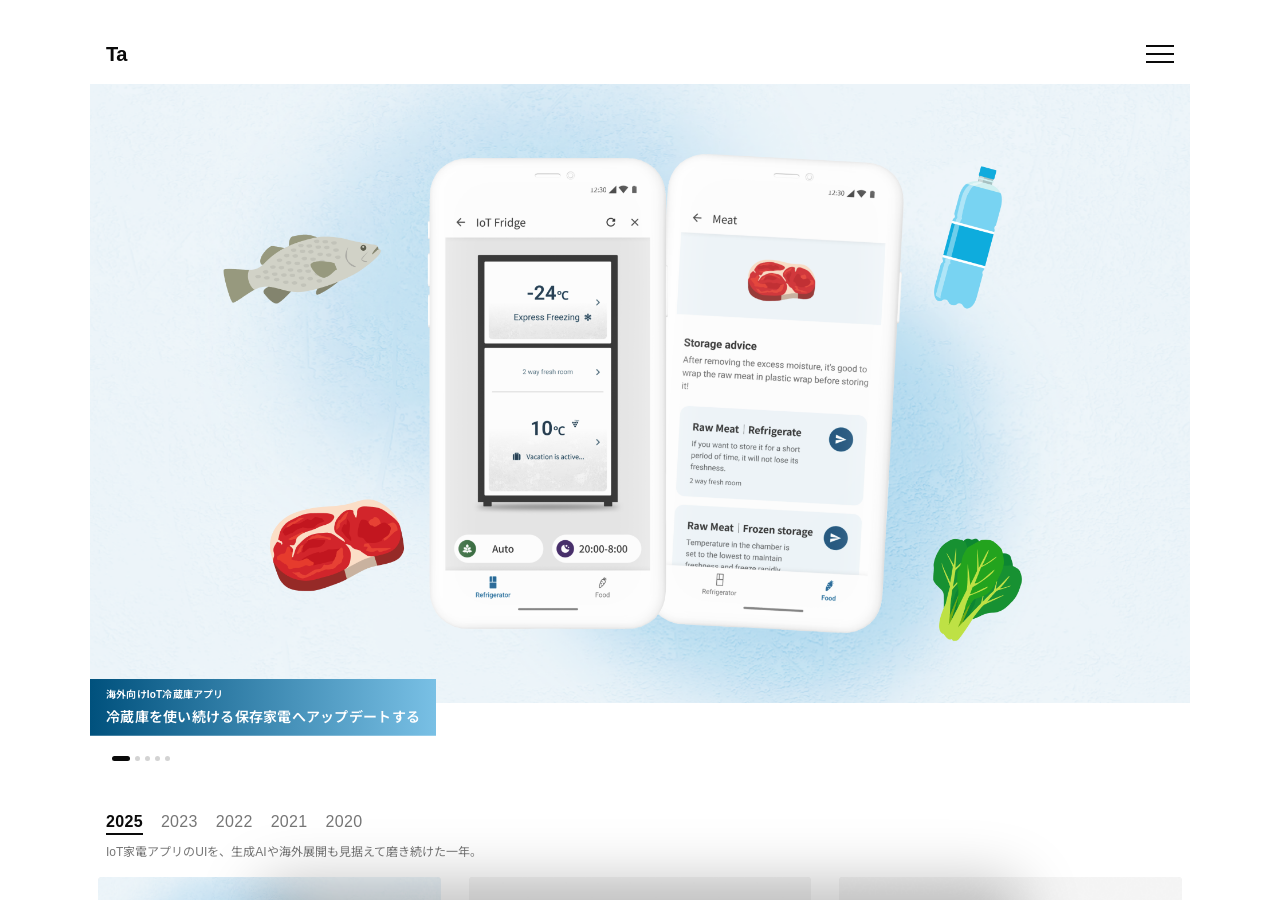
==== commit 443924d0: "カルーセルのコンセプト行を専用のconceptに（25字目安）、空気清浄機のバッジ背景をグレー系グラデーションに Co-Authored-By: Claude Opus 5.5 <noreply@an" ====
--- a/index.html
+++ b/index.html
@@ -470,6 +470,7 @@
   {
     title:"海外向けIoT冷蔵庫アプリ",
     slug:"asean-refrigerator-app",
+    concept:"冷蔵庫を使い続ける保存家電へアップデートする", /* カルーセルのコンセプト行（25字目安） */
     carouselBadgeBg:"linear-gradient(to right,#00517D,#79C0E5)", /* カルーセルのバッジ背景（既定のピンク→オレンジを上書き） */
     pickup:true, /* ヒーローカルーセルに表示する5作品 */
     carouselImg:"carousel-sp.png",
@@ -497,6 +498,7 @@
   {
     title:"NEW COCORO HOME",
     slug:"new-cocoro-home",
+    concept:"戦略アップデートに合わせたUIリデザイン", /* カルーセルのコンセプト行（25字目安） */
     pickup:true, /* ヒーローカルーセルに表示する5作品 */
     carouselImg:"carousel-sp.png", /* カルーセル専用のヒーロー画像。省略時はthumbを使う */
     carouselLegacyRatio:true, /* 縦長の合成画像なので16:9 coverではなく5:6+containで見せる */
@@ -522,6 +524,7 @@
   {
     title:"COCORO HOME AI",
     slug:"cocoro-home-ai",
+    concept:"エラーも使いこなしも幅広く相談する関係性を築く", /* カルーセルのコンセプト行（25字目安） */
     pickup:true, /* ヒーローカルーセルに表示する5作品 */
     carouselImg:"carousel-sp.png",
     carouselLegacyRatio:true,
@@ -547,6 +550,8 @@
   {
     title:"空気清浄機 液晶UI",
     slug:"air-purifier-lcd-ui",
+    carouselBadgeBg:"linear-gradient(to right,#3D4044,#686C72)", /* カルーセルのバッジ背景（既定のピンク→オレンジを上書き） */
+    concept:"空質の変化を整然と可視化", /* カルーセルのコンセプト行（25字目安） */
     pickup:true, /* ヒーローカルーセルに表示する5作品 */
     carouselImg:"carousel-sp.png",
     carouselLegacyRatio:true,
@@ -657,6 +662,7 @@
   {
     title:"otomonie UIディレクション",
     slug:"otomonie",
+    concept:"第二の居住空間を彷彿させるインタフェース", /* カルーセルのコンセプト行（25字目安） */
     carouselBadgeBg:"linear-gradient(to right,#5E3600,#865F2F)", /* カルーセルのバッジ背景（既定のピンク→オレンジを上書き） */
     pickup:true, /* ヒーローカルーセルに表示する5作品 */
     carouselImg:"carousel-sp.png",
@@ -725,6 +731,7 @@
 /* キャプション2行目の「コンセプト」。POINT OF VIEW（コンセプト節）の見出しをそのまま流用する。
    pov未設定の作品（初期に作った作品）はカテゴリタグで代用する。 */
 function conceptOf(w){
+  if(w.concept) return w.concept;
   return (w.pov && w.pov[0]) ? w.pov[0].heading : w.tags.join('・');
 }
 /* カルーセルは全作品ではなく、ピックアップした5作品（pickup:true）だけを表示する。
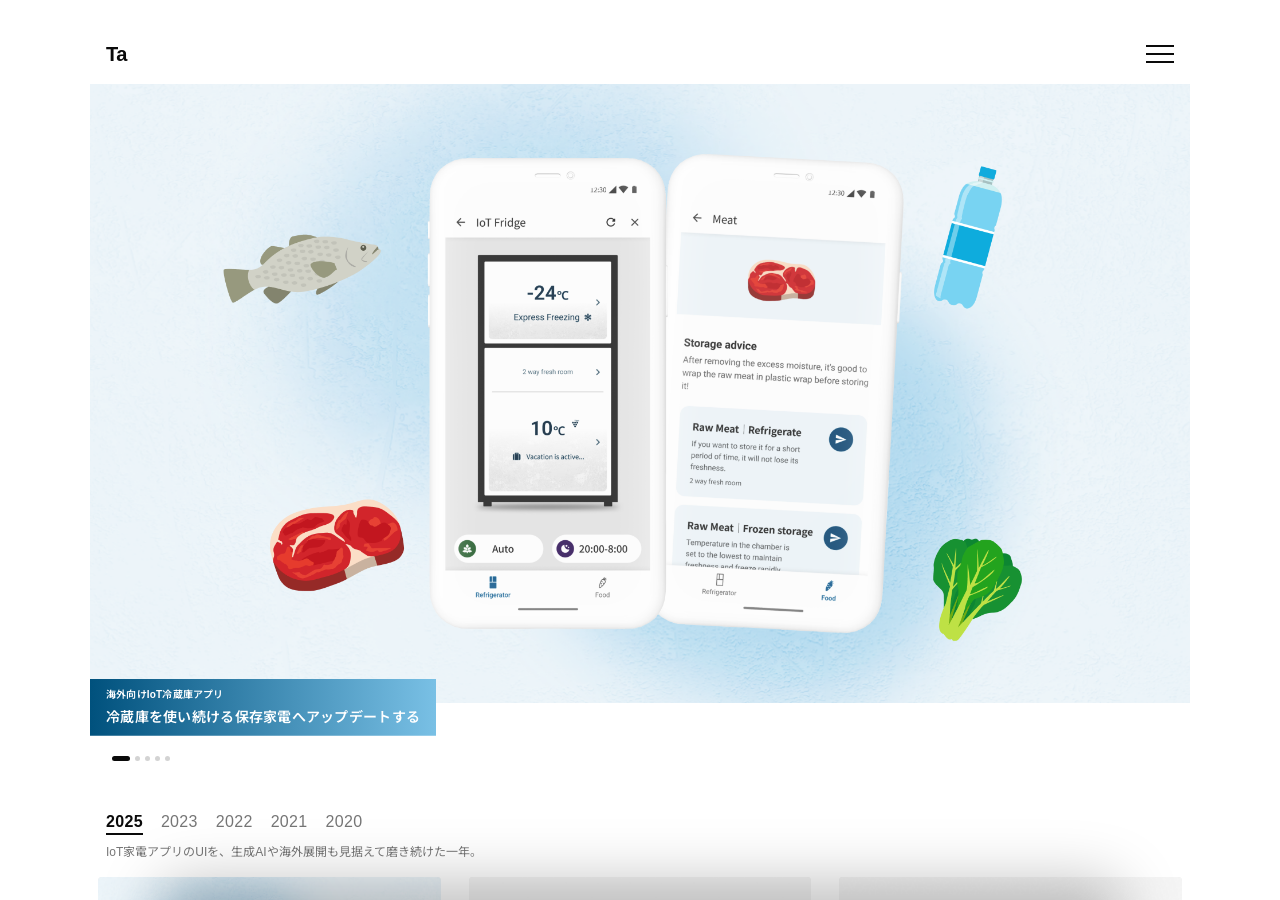
==== commit fb7ec532: "作品詳細の回遊を入口別に（PICK UP／年をまたぐ全作品）・ループ化、ヒーロー左の隙間とカルーセルのドラッグを修正、PCで画像2列など - カルーセルから開いたらPICK UP 5作品、一覧から開い" ====
--- a/index.html
+++ b/index.html
@@ -139,7 +139,7 @@
   /* 画像とバンドの間隔は-24px（Figma node 601:621の-12pxから、食い込みを深くする要望で変更）。
      バンドが画像の下端に12pxだけ食い込むよう、画像側に負のbottomマージンを付ける。 */
   .hero-carousel__media{width:100%;aspect-ratio:4/3;position:relative;overflow:hidden;background:#f5f5f5;margin-bottom:-24px}
-  .hero-carousel__media img{position:absolute;inset:0;width:100%;height:100%;object-fit:cover}
+  .hero-carousel__media img{position:absolute;inset:0;width:100%;height:100%;object-fit:cover;-webkit-user-drag:none;user-select:none}
   /* 縦長素材（宣伝用の合成画像など）向けの比率。16:9でcoverすると大きく切れてしまう画像に
      carouselLegacyRatio:true を付けると、元画像の比率（5:6、carousel-sp.pngが1000×1200）に
      合わせた縦長比率＋contain（切り抜かず全体表示）に切り替える。carouselImgPc が無ければ全ブレークポイント共通。 */
@@ -243,11 +243,11 @@
   }
   .sheet__nav{
     width:100%;display:grid;grid-template-columns:32px 1fr 32px;align-items:center;gap:8px;
-    padding:0 20px 16px;
-    padding:0 calc(20px + env(safe-area-inset-right)) 16px calc(20px + env(safe-area-inset-left));
+    padding:0 20px 8px;
+    padding:0 calc(20px + env(safe-area-inset-right)) 8px calc(20px + env(safe-area-inset-left));
   }
   .sheet__title{font-weight:600;font-size:14px;text-align:center;letter-spacing:.05em;color:var(--text-main)}
-  .sheet__title small{display:block;font-weight:600;font-size:11px;letter-spacing:0;color:var(--text-sub);margin-bottom:2px}
+  .sheet__title small{display:block;font-weight:600;font-size:11px;letter-spacing:0;color:var(--text-sub);margin:8px 0 2px}
   .icon-btn{
     width:32px;height:32px;border:none;background:transparent;color:var(--text-main);
     display:inline-flex;align-items:center;justify-content:center;border-radius:16px;
@@ -302,7 +302,7 @@
   .process-h{font-size:20px;font-weight:600;letter-spacing:-.02em;line-height:1.3;color:var(--text-main);margin:0 0 8px}
   .block-p{font-size:14px;line-height:1.65;letter-spacing:.05em;color:var(--text-main);margin:0}
   /* 画像（キャプション）の後に続く本文は少し離す */
-  .sec-img + .block-p,.sec-caption + .block-p{margin-top:12px}
+  .sec-img + .block-p,.sec-caption + .block-p,.img-grid + .block-p{margin-top:12px}
   .sec-img{width:100%;background:var(--ph);border-radius:2px;overflow:hidden;margin-top:8px}
   .sec-img svg{width:100%;height:auto;aspect-ratio:772/720;display:block}
   .sec-img img{width:100%;aspect-ratio:772/720;object-fit:cover;display:block}
@@ -376,13 +376,17 @@
   /* ---- 1024px〜：下に貼り付かせず、中央に浮かぶダイアログとして扱う ---- */
   @media (min-width:1024px){
     .sheet{
-      max-width:760px;
+      max-width:960px;
       height:min(88dvh,900px);
       bottom:32px;
       border-radius:20px;
       /* 閉じている間、bottomの余白ぶんも下へ逃がす（24pxの帯が覗くのを防ぐ） */
       transform:translateY(calc(100% + 32px));
     }
+    /* 作品詳細で1ブロックに画像が複数あるとき（OVERVIEW・デザイン）、画像だけを2列に並べる。
+       画像1枚のブロックは全幅のまま */
+    .img-grid{display:grid;grid-template-columns:1fr 1fr;gap:16px;align-items:start}
+    .img-grid > :only-child{grid-column:1 / -1}
   }
 
   /* ---- マウス環境：タップ前提のUIに hover の手がかりを足す ---- */
@@ -479,7 +483,7 @@
     tags:["UIデザイン"],
     period:"2025.09 ~ 2026.06",
     overview:"ASEANの冷蔵庫にはじめて搭載されるIoTアプリ「AIoT Refrigerator」のUIデザインを担当しました。価格を据え置いたままシェア獲得を狙う戦略の中、温度設定やモード変更といった基本機能を、迷わず直感的に操作できる体験として設計しました。",
-    overviewImg:{img:["overview-01.png","overview-02.png"],caption:"温度調整から食材別の保存提案までの主要画面"},
+    overviewImg:{img:["overview-01.png","overview-02.png"]},
     pov:[
       {heading:"「自動で冷やす箱」から、\"選べる\"家電へ",body:"冷蔵庫は設置後ほとんど設定を変えられることなく、一定温度で冷やし続けるだけの受動的な「箱」でした。ASEAN向けIoTアプリでは、「キンキンに冷えたビールを飲みたい」「急速冷凍でおいしさを保ちたい」といった暮らしの目的に応じて保存方法を\"選べる\"存在へ。UIを介して冷蔵庫とユーザーの関係性を再構築することを目指しました。",img:"pov-01.png",caption:"意識の外にあった従来と、目指した関係性の整理"},
     ],
@@ -551,7 +555,7 @@
     title:"空気清浄機 液晶UI",
     slug:"air-purifier-lcd-ui",
     carouselBadgeBg:"linear-gradient(to right,#3D4044,#686C72)", /* カルーセルのバッジ背景（既定のピンク→オレンジを上書き） */
-    concept:"空質の変化を整然と可視化", /* カルーセルのコンセプト行（25字目安） */
+    concept:"空質の変化を整然と伝え続けるタッチポイント", /* カルーセルのコンセプト行（25字目安） */
     pickup:true, /* ヒーローカルーセルに表示する5作品 */
     carouselImg:"carousel-sp.png",
     carouselLegacyRatio:true,
@@ -745,7 +749,7 @@
   /* 640px〜は横長画像（carouselImgPc）に差し替える。指定が無ければ全幅で同じ画像 */
   const wideSrc = w.carouselImgPc ? `<source media="(min-width:640px)" srcset="works/images/${w.slug}/${w.carouselImgPc}">` : '';
   slide.innerHTML = `
-    <div class="${mediaClass}"><picture>${wideSrc}<img src="works/images/${w.slug}/${heroImg}" alt=""></picture></div>
+    <div class="${mediaClass}"><picture>${wideSrc}<img src="works/images/${w.slug}/${heroImg}" alt="" draggable="false"></picture></div>
     <div class="hero-carousel__band">
       <div class="hero-carousel__badge"${w.carouselBadgeBg?` style="--badge-bg:${w.carouselBadgeBg}"`:''}>
         <div class="hero-carousel__title">${w.title}</div>
@@ -754,7 +758,7 @@
     </div>`;
   slide.addEventListener('click',()=>{
     if(hcSuppressClick){hcSuppressClick=false;return;}
-    openSheet(i);
+    openSheet(i,HERO_WORKS.map(x=>x.i),'PICK UP'); /* カルーセルからは、ピックアップ5作品の中で回遊 */
   });
   heroTrack.appendChild(slide);
   const dot=document.createElement('span');
@@ -795,26 +799,30 @@
 
 /* ---- カルーセルのスワイプ（シートのページャーと同じ考え方：縦スクロールとの
    衝突を避けるため、動き始めの6pxで横方向のドラッグだけ確定させる） ---- */
-let hcX=0,hcY=0,hcDX=0,hcDY=0,hcStartT=0,hcDir=null,hcDragging=false,hcSuppressClick=false;
-function heroDragStart(x,y){
+let hcX=0,hcY=0,hcDX=0,hcDY=0,hcStartT=0,hcDir=null,hcDragging=false,hcSuppressClick=false,hcMouse=false;
+function heroDragStart(x,y,mouse=false){
   measureHero();
   hcX=x;hcY=y;hcDX=0;hcDY=0;hcDir=null;hcDragging=true;hcStartT=performance.now();
+  hcMouse=mouse;
+  hcSuppressClick=false; /* タッチのスワイプ後はclickが来ないことがあるので、前回の抑止フラグを持ち越さない */
   heroTrack.classList.add('is-dragging');
   clearInterval(heroTimer);
 }
 function heroDragMove(x,y,ev){
   if(!hcDragging)return;
   hcDX=x-hcX;hcDY=y-hcY;
-  if(!hcDir && (Math.abs(hcDX)>6||Math.abs(hcDY)>6)) hcDir=Math.abs(hcDX)>Math.abs(hcDY)?'x':'y';
+  /* マウスは縦スクロールと競合しないので、少しでも横に動いたら横ドラッグとみなす */
+  if(!hcDir && (Math.abs(hcDX)>6||Math.abs(hcDY)>6)) hcDir=(hcMouse?Math.abs(hcDX)>3:Math.abs(hcDX)>Math.abs(hcDY))?'x':'y';
   if(hcDir==='x'){
     if(ev&&ev.cancelable)ev.preventDefault();
-    heroTrack.style.transform=`translate3d(${-heroIndex*heroWidth+hcDX}px,0,0)`;
+    heroTrack.style.transform=`translate3d(calc(${-heroIndex*100}% + ${hcDX}px),0,0)`;
   }
 }
 function heroDragEnd(){
   if(!hcDragging)return;hcDragging=false;
   heroTrack.classList.remove('is-dragging');
   if(hcDir==='x'){
+    hcSuppressClick=true; /* 横に動かしたら、送らずに戻った場合もクリック（シートを開く）扱いにしない */
     const v=hcDX/(performance.now()-hcStartT);
     const threshold=heroWidth*0.18;
     if(hcDX<-threshold||v<-0.4){hcSuppressClick=true;setHeroIndex(heroIndex+1);}
@@ -832,7 +840,9 @@
 },{passive:false});
 heroCarouselEl.addEventListener('touchend',heroDragEnd);
 heroCarouselEl.addEventListener('mousedown',e=>{
-  heroDragStart(e.clientX,e.clientY);
+  if(e.button!==0)return;
+  e.preventDefault(); /* 画像のネイティブなドラッグ＆ドロップと文字選択を止め、カルーセル送りに専念させる */
+  heroDragStart(e.clientX,e.clientY,true);
   const mm=ev=>heroDragMove(ev.clientX,ev.clientY);
   const mu=()=>{heroDragEnd();window.removeEventListener('mousemove',mm);window.removeEventListener('mouseup',mu)};
   window.addEventListener('mousemove',mm);window.addEventListener('mouseup',mu);
@@ -910,7 +920,7 @@
         </div>
         <div class="card__num">0${grid.children.length+1}</div>
       </div>`;
-    el.addEventListener('click',()=>openSheet(i));
+    el.addEventListener('click',()=>openSheet(i,YEARS.flatMap(y=>WORKS.map((x,j)=>j).filter(j=>yearOf(WORKS[j])===y)),'YEAR')); /* 一覧からは、年をまたいで全作品を回遊（ヘッダーは今いる作品の年で表示） */
     grid.appendChild(el);
   });
 }
@@ -929,6 +939,10 @@
 const caseLabel=document.getElementById('caseLabel');
 const caseTitle=document.getElementById('caseTitle');
 
+/* シートで回遊する作品（WORKSの通し番号の配列）。開いた入口で決まる：
+   カルーセル→ピックアップ5作品、一覧→表示中の年の作品。currentIndexはこの配列内の位置。 */
+let navList=[];
+let navLabel='CASE'; /* ヘッダーの番号の前に付ける見出し（カルーセル→'PICK UP'、一覧→'YEAR'＝今いる作品の年で数える） */
 let currentIndex=0;
 let pagerWidth=0;
 function measure(){pagerWidth=pager.clientWidth}
@@ -947,7 +961,7 @@
     <div class="design-block">
       <p class="section-label">デザイン ${String(j+1).padStart(2,'0')}</p>
       <h3 class="design-h">${s.heading}</h3>
-      ${imgs.map((im,k)=>sectionImgBlock(slug,hue,seed+j+1+k,im,k===0?s.caption:'')).join('')}
+      ${imgs.length?`<div class="img-grid">${imgs.map((im,k)=>`<div>${sectionImgBlock(slug,hue,seed+j+1+k,im,k===0?s.caption:'')}</div>`).join('')}</div>`:''}
       <p class="block-p">${s.body}</p>
     </div>`;
   }).join('');
@@ -993,7 +1007,7 @@
         <p class="period">${w.period}</p>
       </div>
       <p class="s-overview">${w.overview}</p>
-      ${w.overviewImg?(Array.isArray(w.overviewImg.img)?w.overviewImg.img:[w.overviewImg.img]).map((im,k)=>sectionImgBlock(w.slug,w.hue,i+k,im,k===0?w.overviewImg.caption:'')).join(''):''}
+      ${w.overviewImg?`<div class="img-grid">${(Array.isArray(w.overviewImg.img)?w.overviewImg.img:[w.overviewImg.img]).map((im,k)=>`<div>${sectionImgBlock(w.slug,w.hue,i+k,im,k===0?w.overviewImg.caption:'')}</div>`).join('')}</div>`:''}
     </div>
 
     ${w.pov&&w.pov.length?`
@@ -1026,34 +1040,70 @@
   `;
 }
 
+/* 2作品以上ならループさせる。先頭に「最後の作品」、末尾に「最初の作品」の複製を置き、
+   端から複製へ流れたら、アニメーション後に本物の位置へ瞬時に戻す（trackPos＝DOM上の位置）。 */
+function isLoop(){return navList.length>1}
+let trackPos=0;
 function buildSlides(){
-  track.innerHTML = WORKS.map((w,i)=>`<section class="slide" data-i="${i}">${slideHtml(w,i)}</section>`).join('');
+  const order=isLoop()?[navList[navList.length-1],...navList,navList[0]]:navList;
+  track.innerHTML = order.map((i,k)=>`<section class="slide" data-i="${i}"${isLoop()&&(k===0||k===order.length-1)?' aria-hidden="true"':''}>${slideHtml(WORKS[i],i)}</section>`).join('');
   track.querySelectorAll('.related-item').forEach(el=>{
     el.addEventListener('click',()=>window.open(RELATED_URL,'_blank','noopener'));
   });
 }
-buildSlides();
-
 function setIndex(i,{animate=true,resetScroll}={}){
+  const n=navList.length;
   const prevIndex=currentIndex;
-  currentIndex=Math.max(0,Math.min(WORKS.length-1,i));
+  snapTrack();
+  if(isLoop()){
+    i=Math.max(-1,Math.min(n,i));          /* -1 / n は両端の複製 */
+    currentIndex=(i+n)%n;
+    trackPos=animate?i+1:currentIndex+1;   /* アニメーションなしなら直接本物へ */
+  }else{
+    currentIndex=Math.max(0,Math.min(n-1,i));
+    trackPos=currentIndex;
+  }
   measure();
   track.classList.toggle('is-animating',animate);
-  track.style.transform=`translate3d(${-currentIndex*pagerWidth}px,0,0)`;
-  caseLabel.textContent=`CASE 0${currentIndex+1} / 0${WORKS.length}`;
-  caseTitle.textContent=WORKS[currentIndex].title;
+  placeTrack();
+  const pad=n=>String(n).padStart(2,'0');
+  if(navLabel==='YEAR'){
+    /* 年をまたいで回遊するので、年・番号・件数は今いる作品の年の中で数える */
+    const y=yearOf(WORKS[navList[currentIndex]]);
+    const same=navList.filter(j=>yearOf(WORKS[j])===y);
+    caseLabel.textContent=`${y} ${pad(same.indexOf(navList[currentIndex])+1)} / ${pad(same.length)}`;
+  }else{
+    caseLabel.textContent=`${navLabel} ${pad(currentIndex+1)} / ${pad(navList.length)}`;
+  }
+  caseTitle.textContent=WORKS[navList[currentIndex]].title;
   // 作品が変わったときだけスクロールを戻す。
   // タップ（Androidの擬似マウスイベント）やしきい値未満のスワイプでも
   // setIndexは呼ばれるので、無条件に戻すと読んでいる途中で先頭に飛んでしまう。
   if(resetScroll ?? (currentIndex!==prevIndex)){
-    const slide=track.children[currentIndex];
+    const slide=track.children[realPos()];
     if(slide) slide.scrollTop=0;
   }
 }
-
-function openSheet(i){
+function realPos(){return isLoop()?currentIndex+1:currentIndex}
+/* 複製の位置に止まっていたら、本物の位置へアニメーションなしで戻す */
+function snapTrack(){
+  if(trackPos===realPos())return;
+  const clone=track.children[trackPos];
+  track.classList.remove('is-animating');
+  trackPos=realPos();
+  placeTrack();
+  if(clone) clone.scrollTop=0;
+}
+track.addEventListener('transitionend',e=>{if(e.target===track)snapTrack();});
+
+function openSheet(i,list,label='CASE'){
+  navList=list&&list.length?list:WORKS.map((w,j)=>j);
+  navLabel=label;
+  buildSlides();
+  /* 回遊先が1作品だけなら前後ボタンは出さない */
+  prevBtn.style.visibility=nextBtn.style.visibility=navList.length>1?'':'hidden';
   measure();
-  setIndex(i,{animate:false,resetScroll:true});
+  setIndex(Math.max(0,navList.indexOf(i)),{animate:false,resetScroll:true});
   document.body.classList.add('sheet-open');
   sheet.setAttribute('aria-hidden','false');
 }
@@ -1062,9 +1112,15 @@
   sheet.setAttribute('aria-hidden','true');
 }
 
-prevBtn.addEventListener('click',()=>setIndex((currentIndex-1+WORKS.length)%WORKS.length));
-nextBtn.addEventListener('click',()=>setIndex((currentIndex+1)%WORKS.length));
+prevBtn.addEventListener('click',()=>setIndex(currentIndex-1));
+nextBtn.addEventListener('click',()=>setIndex(currentIndex+1));
 backdrop.addEventListener('click',closeSheet);
+
+/* ページャーの位置は%で指定する。px（clientWidthは整数に丸められる）で持つと、
+   Pixel 7a（約411.4px幅）のような端数のある幅で後ろの作品ほどずれが溜まり、ヒーロー左に隙間が出る。 */
+function placeTrack(dx=0){
+  track.style.transform=`translate3d(calc(${-trackPos*100}% + ${dx}px),0,0)`;
+}
 
 /* ============== Horizontal swipe (pager) ============== */
 let hx=0,hy=0,hdx=0,hdy=0,hStartT=0,hDir=null,hDragging=false;
@@ -1072,6 +1128,7 @@
   if(e.touches.length!==1)return;
   hx=e.touches[0].clientX;hy=e.touches[0].clientY;hdx=0;hdy=0;hDir=null;hDragging=true;
   hStartT=performance.now();
+  snapTrack();
   track.classList.remove('is-animating');
 },{passive:true});
 pager.addEventListener('touchmove',e=>{
@@ -1085,12 +1142,9 @@
   }
   if(hDir==='x'){
     e.preventDefault();
-    let x=-currentIndex*pagerWidth+hdx;
-    // resistance at edges
-    if((currentIndex===0&&hdx>0)||(currentIndex===WORKS.length-1&&hdx<0)){
-      x=-currentIndex*pagerWidth+hdx*0.35;
-    }
-    track.style.transform=`translate3d(${x}px,0,0)`;
+    // resistance at edges（ループしないとき＝1作品のみ）
+    const edge=!isLoop();
+    placeTrack(edge?hdx*0.35:hdx);
   }
 },{passive:false});
 pager.addEventListener('touchend',()=>{
@@ -1138,8 +1192,8 @@
 /* desktop keyboard helpers */
 window.addEventListener('keydown',e=>{
   if(!document.body.classList.contains('sheet-open'))return;
-  if(e.key==='ArrowRight') setIndex(currentIndex+1<WORKS.length?currentIndex+1:currentIndex);
-  if(e.key==='ArrowLeft')  setIndex(currentIndex-1>=0?currentIndex-1:currentIndex);
+  if(e.key==='ArrowRight') setIndex(currentIndex+1);
+  if(e.key==='ArrowLeft')  setIndex(currentIndex-1);
   if(e.key==='Escape') closeSheet();
 });
 
@@ -1147,15 +1201,15 @@
 let mDown=false,mx=0,mdx=0,mStartT=0;
 pager.addEventListener('mousedown',e=>{
   mDown=true;mx=e.clientX;mdx=0;mStartT=performance.now();
+  snapTrack();
   track.classList.remove('is-animating');
   e.preventDefault();
 });
 window.addEventListener('mousemove',e=>{
   if(!mDown)return;
   mdx=e.clientX-mx;
-  let x=-currentIndex*pagerWidth+mdx;
-  if((currentIndex===0&&mdx>0)||(currentIndex===WORKS.length-1&&mdx<0)) x=-currentIndex*pagerWidth+mdx*0.35;
-  track.style.transform=`translate3d(${x}px,0,0)`;
+  const edge=!isLoop();
+  placeTrack(edge?mdx*0.35:mdx);
 });
 window.addEventListener('mouseup',()=>{
   if(!mDown)return;mDown=false;
@@ -1169,15 +1223,14 @@
 });
 
 /* ============== Resize ==============
-   ページャーの位置は px 換算で持っているため、幅が変わると現在のスライドが
-   ずれる。ブレークポイントをまたぐリサイズや端末回転で追従させる。 */
+   位置は%指定なので幅の変化には自動で追従するが、スワイプ判定のしきい値（pagerWidth）は測り直す。 */
 let resizeTimer=null;
 window.addEventListener('resize',()=>{
   clearTimeout(resizeTimer);
   resizeTimer=setTimeout(()=>{
     measure();
     track.classList.remove('is-animating');
-    track.style.transform=`translate3d(${-currentIndex*pagerWidth}px,0,0)`;
+    placeTrack();
   },120);
 });
 
